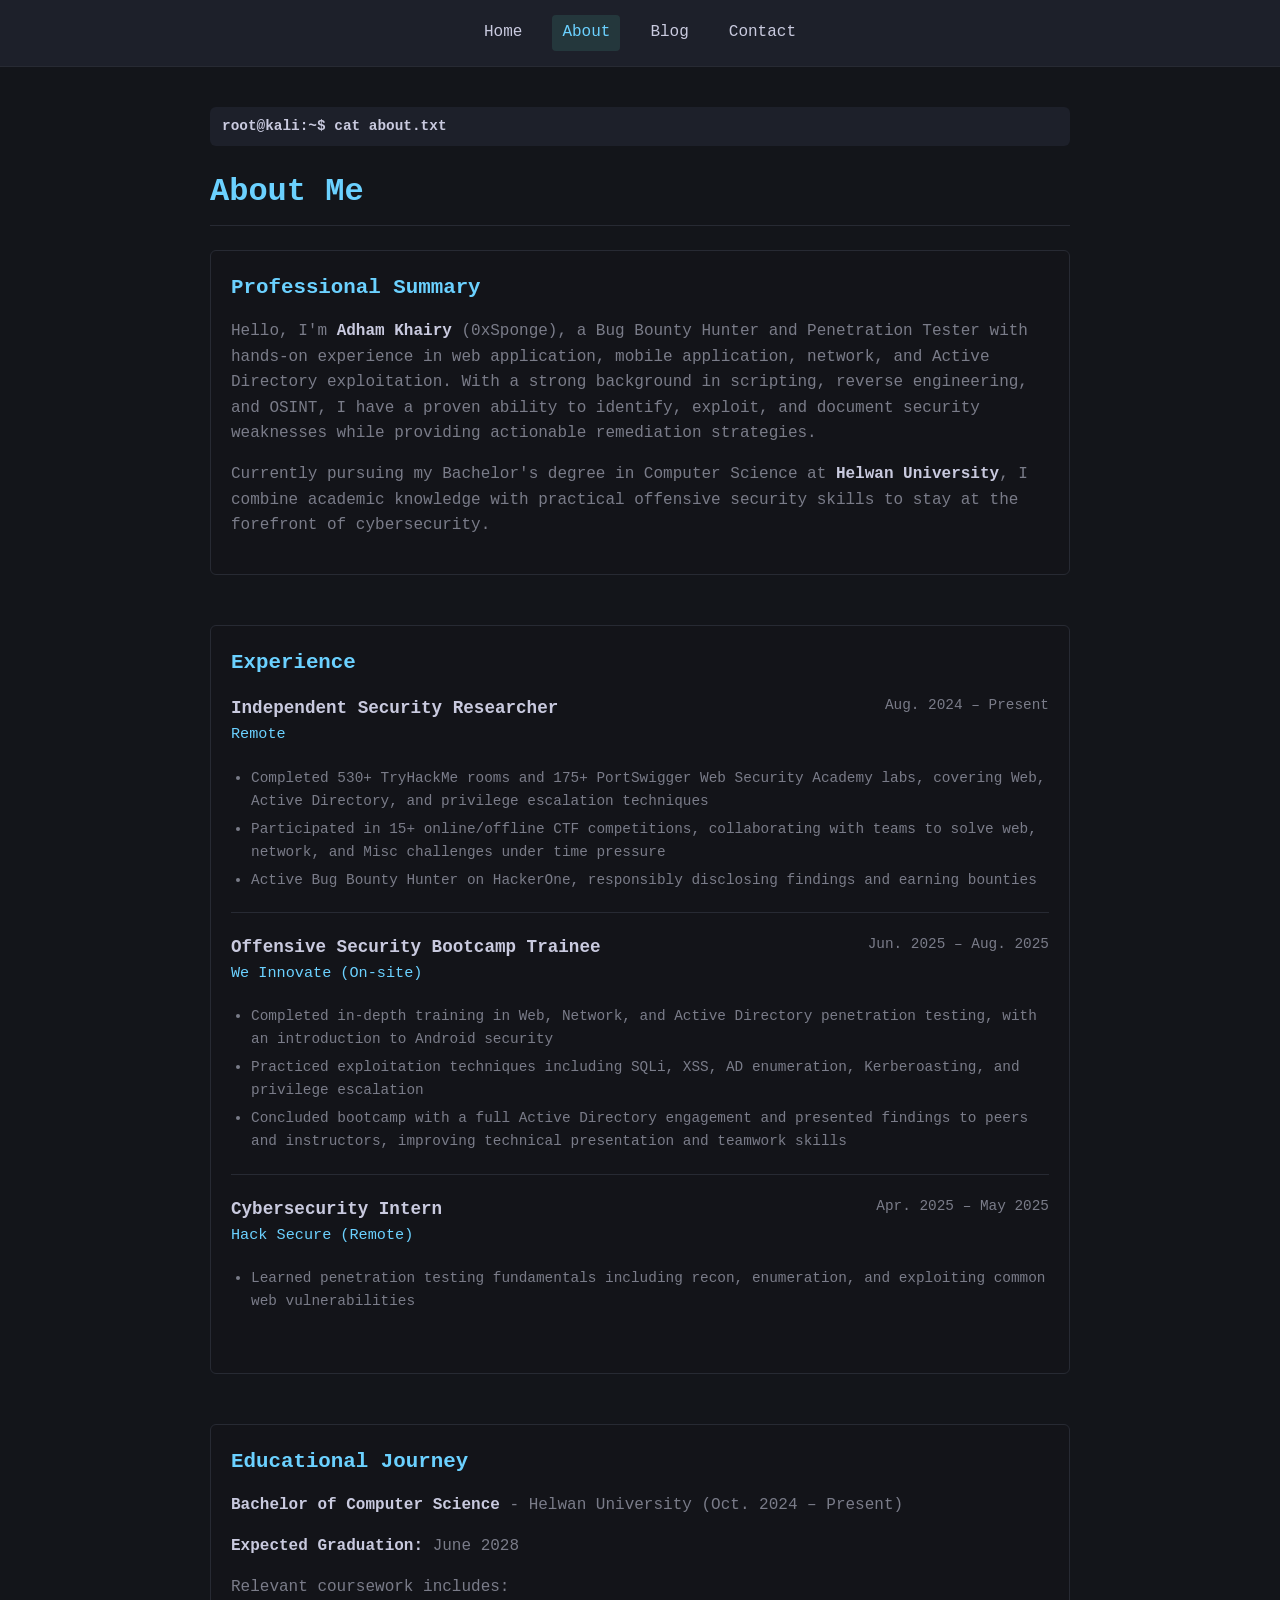
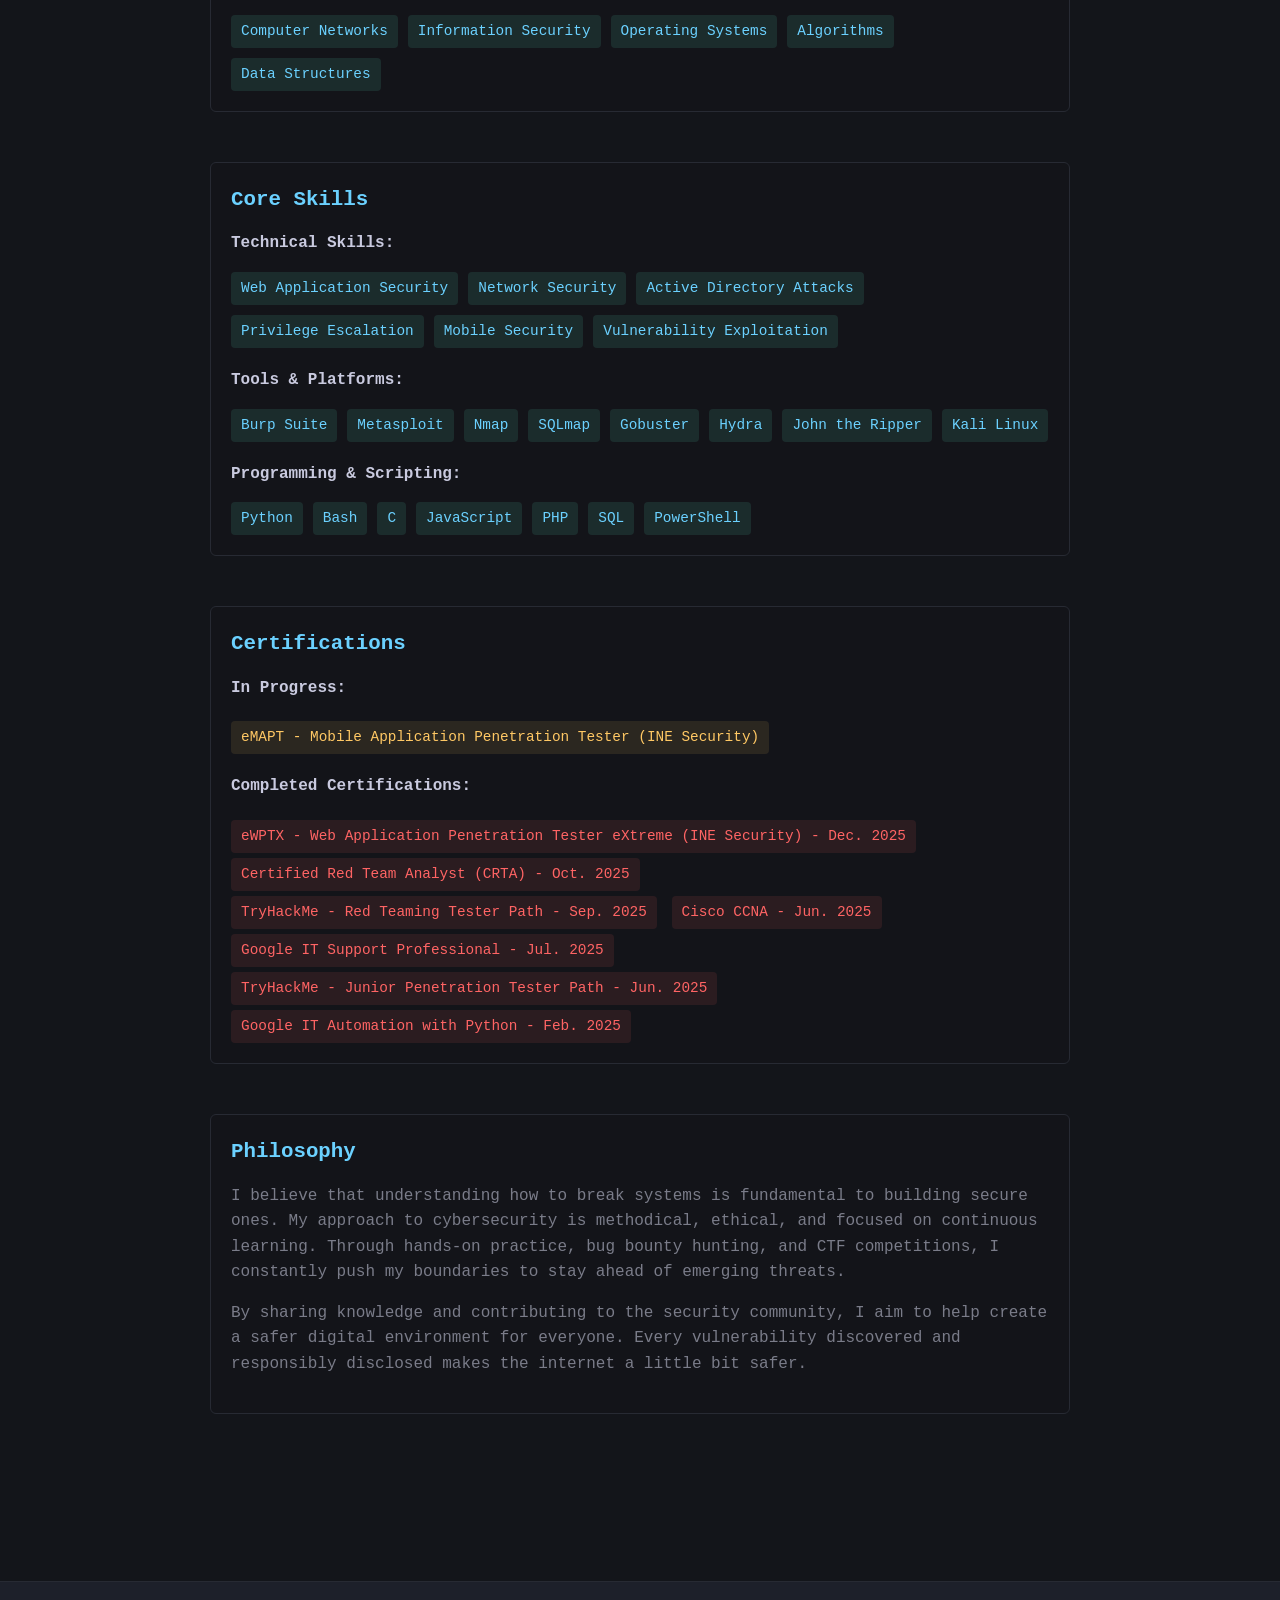
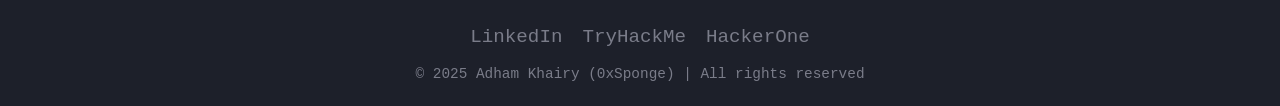
==== about.html @ 23b6a731 "Add certification details to about.html" ====
<!DOCTYPE html>
<html lang="en">
<head>
    <meta charset="UTF-8">
    <meta name="viewport" content="width=device-width, initial-scale=1.0">
    <title>0xSponge</title>
    <style>
        :root {
            --bg-primary: #13151a;
            --bg-secondary: rgba(19, 21, 26, 0.8);
            --text-primary: #c9cadf;
            --text-secondary: #7a7c89;
            --accent: #6bd1ff;
            --border: #272a33;
            --header: #1d202a;
        }

        * {
            margin: 0;
            padding: 0;
            box-sizing: border-box;
            font-family: 'Courier New', monospace;
        }
        
        body {
            background-color: var(--bg-primary);
            color: var(--text-primary);
            min-height: 100vh;
            display: flex;
            flex-direction: column;
            line-height: 1.6;
        }
        
        header {
            background-color: var(--header);
            padding: 15px 20px;
            border-bottom: 1px solid var(--border);
            display: flex;
            justify-content: center;
            align-items: center;
        }
        
        .logo {
            font-size: 1.5rem;
            font-weight: bold;
            color: var(--accent);
        }
        
        .nav-links {
            display: flex;
            gap: 20px;
        }
        
        .nav-link {
            color: var(--text-primary);
            text-decoration: none;
            font-size: 1rem;
            padding: 5px 10px;
            border-radius: 4px;
            transition: all 0.3s ease;
        }
        
        .nav-link:hover, .nav-link.active {
            color: var(--accent);
            background-color: rgba(100, 255, 218, 0.1);
        }
        
        .container {
            flex: 1;
            max-width: 900px;
            margin: 0 auto;
            padding: 40px 20px;
        }
        
        .terminal-header {
            background-color: var(--header);
            color: var(--text-primary);
            padding: 8px 12px;
            font-weight: bold;
            text-align: left;
            margin-bottom: 20px;
            border-radius: 6px;
            font-size: 0.9rem;
        }
        
        .section-title {
            font-size: 2rem;
            margin-bottom: 1.5rem;
            color: var(--accent);
            border-bottom: 1px solid var(--border);
            padding-bottom: 0.5rem;
        }
        
        .bio-container {
            display: flex;
            flex-direction: column;
            gap: 30px;
        }
        
        .bio-section {
            background-color: var(--bg-secondary);
            border: 1px solid var(--border);
            border-radius: 6px;
            padding: 20px;
            margin-bottom: 20px;
        }
        
        .bio-section h3 {
            color: var(--accent);
            margin-bottom: 15px;
            font-size: 1.3rem;
        }
        
        .bio-section p {
            margin-bottom: 15px;
            color: var(--text-secondary);
        }
        
        .bio-section p strong {
            color: var(--text-primary);
        }
        
        .skills-list {
            display: flex;
            flex-wrap: wrap;
            gap: 10px;
            margin-top: 15px;
        }
        
        .skill-badge {
            background-color: rgba(100, 255, 218, 0.1);
            color: var(--accent);
            padding: 5px 10px;
            border-radius: 4px;
            font-size: 0.9rem;
        }
        
        .cert-badge {
            background-color: rgba(255, 100, 100, 0.1);
            color: #ff6464;
            padding: 5px 10px;
            border-radius: 4px;
            font-size: 0.9rem;
            display: inline-block;
            margin-top: 5px;
            margin-right: 5px;
        }

        .cert-badge.in-progress {
            background-color: rgba(255, 200, 100, 0.1);
            color: #ffc864;
        }

        .experience-item {
            margin-bottom: 20px;
            padding-bottom: 15px;
            border-bottom: 1px solid var(--border);
        }

        .experience-item:last-child {
            border-bottom: none;
        }

        .experience-header {
            display: flex;
            justify-content: space-between;
            align-items: flex-start;
            margin-bottom: 10px;
            flex-wrap: wrap;
        }

        .experience-title {
            color: var(--text-primary);
            font-weight: bold;
            font-size: 1.1rem;
        }

        .experience-date {
            color: var(--text-secondary);
            font-size: 0.9rem;
        }

        .experience-company {
            color: var(--accent);
            font-size: 0.95rem;
            margin-bottom: 10px;
        }

        .experience-description {
            color: var(--text-secondary);
            font-size: 0.9rem;
            line-height: 1.6;
        }

        .experience-description ul {
            margin-left: 20px;
            margin-top: 10px;
        }

        .experience-description li {
            margin-bottom: 5px;
        }
        
        .footer {
            text-align: center;
            padding: 20px;
            background-color: var(--header);
            color: var(--text-secondary);
            border-top: 1px solid var(--border);
            font-size: 0.9rem;
        }
        
        .social-icons {
            display: flex;
            justify-content: center;
            gap: 20px;
            margin-top: 20px;
        }
        
        .social-icon {
            color: var(--text-secondary);
            font-size: 1.2rem;
            transition: color 0.3s ease;
            text-decoration: none;
        }
        
        .social-icon:hover {
            color: var(--accent);
        }
        
        .badge-container {
            margin-top: 20px;
            display: flex;
            justify-content: center;
        }
        
        .badge-container iframe {
            display: block;
            width: 328.5px;
            height: 87.5px;
            border: none;
        }
        
        @media (max-width: 768px) {
            .container {
                padding: 20px 15px;
            }
            
            header {
                padding: 12px 15px;
            }
            
            .nav-links {
                flex-wrap: wrap;
                gap: 10px;
                justify-content: center;
            }
            
            .nav-link {
                font-size: 0.9rem;
                padding: 6px 12px;
            }
            
            .section-title {
                font-size: 1.5rem;
            }
            
            .terminal-header {
                font-size: 0.75rem;
                padding: 6px 10px;
            }
            
            .bio-section {
                padding: 15px;
            }
            
            .bio-section h3 {
                font-size: 1.1rem;
            }
            
            .experience-header {
                flex-direction: column;
                gap: 5px;
            }
            
            .experience-title {
                font-size: 1rem;
            }
            
            .skills-list {
                gap: 8px;
            }
            
            .skill-badge, .cert-badge {
                font-size: 0.85rem;
                padding: 4px 8px;
            }
            
            .social-icons {
                flex-wrap: wrap;
                gap: 15px;
            }
            
            .footer {
                padding: 15px;
                font-size: 0.85rem;
            }
        }
        
        @media (max-width: 480px) {
            .section-title {
                font-size: 1.3rem;
            }
            
            .terminal-header {
                font-size: 0.7rem;
                overflow-x: auto;
            }
            
            .bio-section h3 {
                font-size: 1rem;
            }
            
            .bio-section p {
                font-size: 0.9rem;
            }
        }

    </style>
</head>
<body>
    <header>
        <nav class="nav-links">
            <a href="index.html" class="nav-link">Home</a>
            <a href="about.html" class="nav-link active">About</a>
            <a href="blog.html" class="nav-link">Blog</a>
            <a href="contact.html" class="nav-link">Contact</a>
        </nav>
    </header>
    
    <div class="container">
        <div class="terminal-header">
            root@kali:~$ cat about.txt
        </div>
        
        <h2 class="section-title">About Me</h2>
        
        <div class="bio-container">
            <div class="bio-section">
                <h3>Professional Summary</h3>
                <p>Hello, I'm <strong>Adham Khairy</strong> (0xSponge), a Bug Bounty Hunter and Penetration Tester with hands-on experience in web application, mobile application, network, and Active Directory exploitation. With a strong background in scripting, reverse engineering, and OSINT, I have a proven ability to identify, exploit, and document security weaknesses while providing actionable remediation strategies.</p>

                <p>Currently pursuing my Bachelor's degree in Computer Science at <strong>Helwan University</strong>, I combine academic knowledge with practical offensive security skills to stay at the forefront of cybersecurity.</p>
            </div>

            <div class="bio-section">
                <h3>Experience</h3>
                
                <div class="experience-item">
                    <div class="experience-header">
                        <div>
                            <div class="experience-title">Independent Security Researcher</div>
                            <div class="experience-company">Remote</div>
                        </div>
                        <div class="experience-date">Aug. 2024 – Present</div>
                    </div>
                    <div class="experience-description">
                        <ul>
                            <li>Completed 530+ TryHackMe rooms and 175+ PortSwigger Web Security Academy labs, covering Web, Active Directory, and privilege escalation techniques</li>
                            <li>Participated in 15+ online/offline CTF competitions, collaborating with teams to solve web, network, and Misc challenges under time pressure</li>
                            <li>Active Bug Bounty Hunter on HackerOne, responsibly disclosing findings and earning bounties</li>
                        </ul>
                    </div>
                </div>

                <div class="experience-item">
                    <div class="experience-header">
                        <div>
                            <div class="experience-title">Offensive Security Bootcamp Trainee</div>
                            <div class="experience-company">We Innovate (On-site)</div>
                        </div>
                        <div class="experience-date">Jun. 2025 – Aug. 2025</div>
                    </div>
                    <div class="experience-description">
                        <ul>
                            <li>Completed in-depth training in Web, Network, and Active Directory penetration testing, with an introduction to Android security</li>
                            <li>Practiced exploitation techniques including SQLi, XSS, AD enumeration, Kerberoasting, and privilege escalation</li>
                            <li>Concluded bootcamp with a full Active Directory engagement and presented findings to peers and instructors, improving technical presentation and teamwork skills</li>
                        </ul>
                    </div>
                </div>

                <div class="experience-item">
                    <div class="experience-header">
                        <div>
                            <div class="experience-title">Cybersecurity Intern</div>
                            <div class="experience-company">Hack Secure (Remote)</div>
                        </div>
                        <div class="experience-date">Apr. 2025 – May 2025</div>
                    </div>
                    <div class="experience-description">
                        <ul>
                            <li>Learned penetration testing fundamentals including recon, enumeration, and exploiting common web vulnerabilities</li>
                        </ul>
                    </div>
                </div>
            </div>
            
            <div class="bio-section">
                <h3>Educational Journey</h3>
                <p><strong>Bachelor of Computer Science</strong> - Helwan University (Oct. 2024 – Present)</p>
                <p><strong>Expected Graduation:</strong> June 2028</p>
                <p>Relevant coursework includes:</p>
                <div class="skills-list">
                    <span class="skill-badge">Computer Networks</span>
                    <span class="skill-badge">Information Security</span>
                    <span class="skill-badge">Operating Systems</span>
                    <span class="skill-badge">Algorithms</span>
                    <span class="skill-badge">Data Structures</span>
                </div>
            </div>
            
            <div class="bio-section">
                <h3>Core Skills</h3>
                
                <p><strong>Technical Skills:</strong></p>
                <div class="skills-list">
                    <span class="skill-badge">Web Application Security</span>
                    <span class="skill-badge">Network Security</span>
                    <span class="skill-badge">Active Directory Attacks</span>
                    <span class="skill-badge">Privilege Escalation</span>
                    <span class="skill-badge">Mobile Security</span>
                    <span class="skill-badge">Vulnerability Exploitation</span>
                </div>
                
                <p style="margin-top: 20px;"><strong>Tools & Platforms:</strong></p>
                <div class="skills-list">
                    <span class="skill-badge">Burp Suite</span>
                    <span class="skill-badge">Metasploit</span>
                    <span class="skill-badge">Nmap</span>
                    <span class="skill-badge">SQLmap</span>
                    <span class="skill-badge">Gobuster</span>
                    <span class="skill-badge">Hydra</span>
                    <span class="skill-badge">John the Ripper</span>
                    <span class="skill-badge">Kali Linux</span>
                </div>

                <p style="margin-top: 20px;"><strong>Programming & Scripting:</strong></p>
                <div class="skills-list">
                    <span class="skill-badge">Python</span>
                    <span class="skill-badge">Bash</span>
                    <span class="skill-badge">C</span>
                    <span class="skill-badge">JavaScript</span>
                    <span class="skill-badge">PHP</span>
                    <span class="skill-badge">SQL</span>
                    <span class="skill-badge">PowerShell</span>
                </div>
            </div>
            
            <div class="bio-section">
                <h3>Certifications</h3>
                
                <p><strong>In Progress:</strong></p>
                
                <span class="cert-badge in-progress">eMAPT - Mobile Application Penetration Tester (INE Security)</span>
                
                <p style="margin-top: 20px;"><strong>Completed Certifications:</strong></p>
                <span class="cert-badge">eWPTX - Web Application Penetration Tester eXtreme (INE Security) - Dec. 2025</span>
                <span class="cert-badge">Certified Red Team Analyst (CRTA) - Oct. 2025</span>
                <span class="cert-badge">TryHackMe - Red Teaming Tester Path - Sep. 2025</span>
                <span class="cert-badge">Cisco CCNA - Jun. 2025</span>
                <span class="cert-badge">Google IT Support Professional - Jul. 2025</span>
                <span class="cert-badge">TryHackMe - Junior Penetration Tester Path - Jun. 2025</span>
                <span class="cert-badge">Google IT Automation with Python - Feb. 2025</span>
            </div>
            
            <div class="bio-section">
                <h3>Philosophy</h3>
                <p>I believe that understanding how to break systems is fundamental to building secure ones. My approach to cybersecurity is methodical, ethical, and focused on continuous learning. Through hands-on practice, bug bounty hunting, and CTF competitions, I constantly push my boundaries to stay ahead of emerging threats.</p>
                <p>By sharing knowledge and contributing to the security community, I aim to help create a safer digital environment for everyone. Every vulnerability discovered and responsibly disclosed makes the internet a little bit safer.</p>
            </div>
        </div>
        
        <div class="badge-container">
            <iframe src="https://tryhackme.com/api/v2/badges/public-profile?userPublicId=3584664"></iframe>
        </div>
    </div>
    
    <footer class="footer">
        <div class="social-icons">
            <a href="https://www.linkedin.com/in/adham-khairy-985834323/" class="social-icon" target="_blank">
                LinkedIn
            </a>
            <a href="https://tryhackme.com/p/0xAdham" class="social-icon" target="_blank">
                TryHackMe
            </a>
            <a href="https://hackerone.com/0xadham?type=user" class="social-icon" target="_blank">
                HackerOne
            </a>
        </div>
        <p style="margin-top: 10px;">© 2025 Adham Khairy (0xSponge) | All rights reserved</p>
    </footer>
</body>
</html>
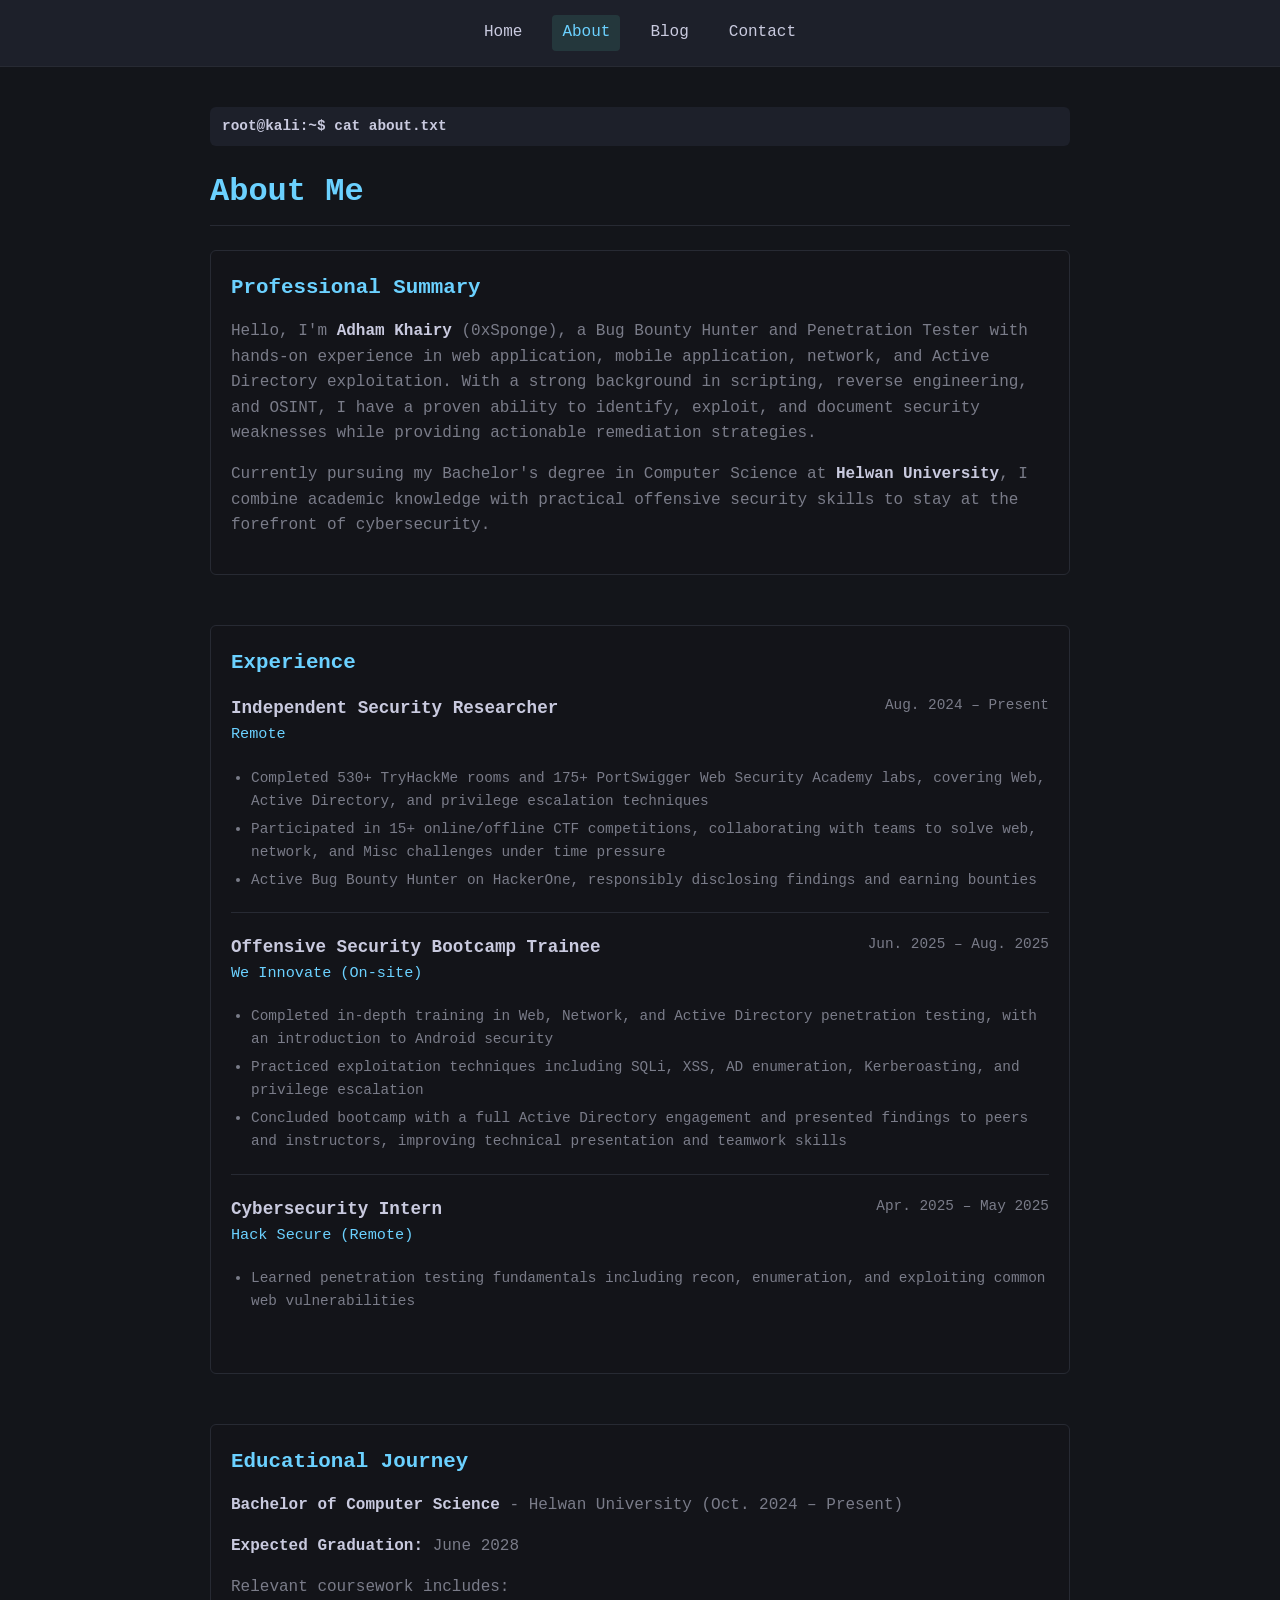
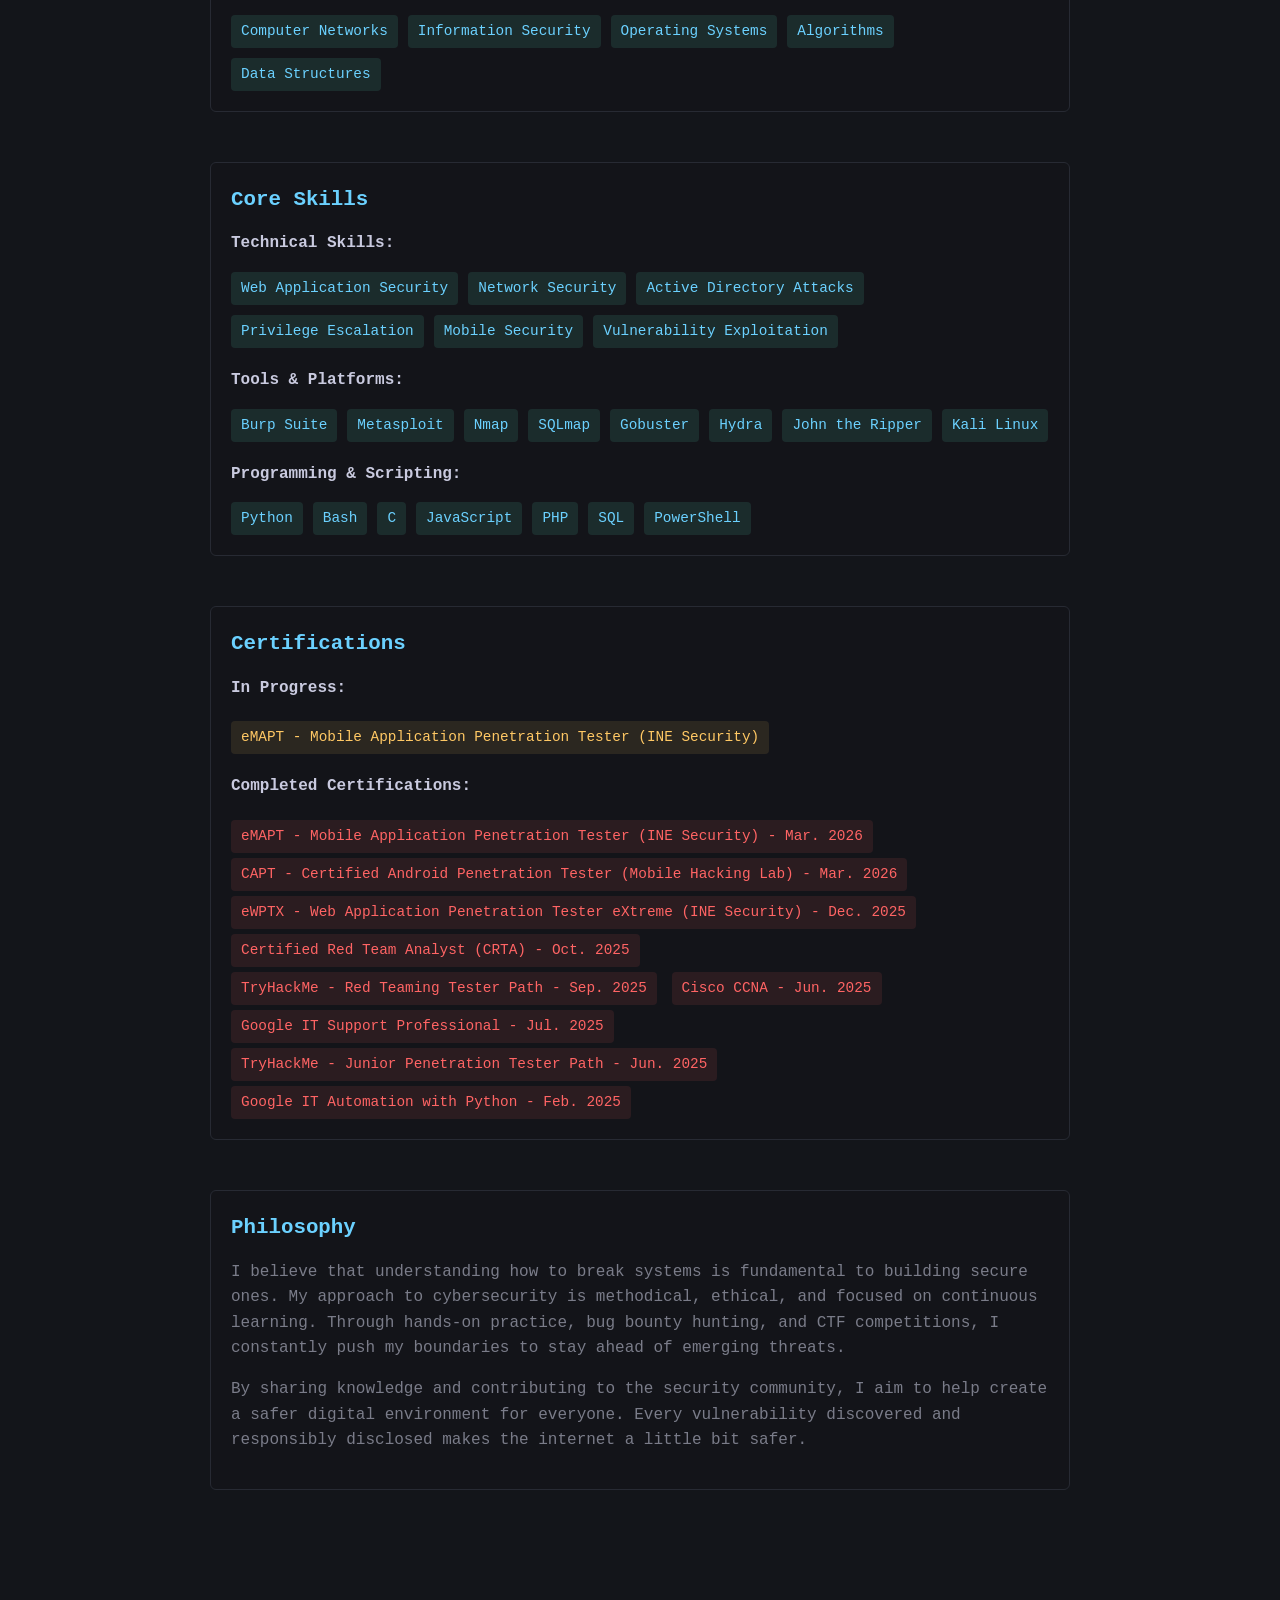
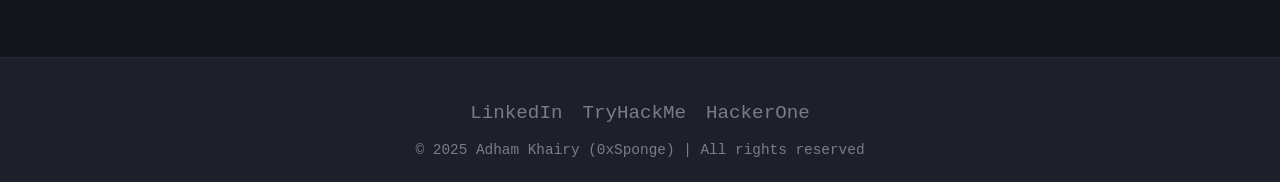
==== commit d7b7153c: "Update certifications in about.html Added new certifications with completion dates." ====
--- a/about.html
+++ b/about.html
@@ -465,6 +465,9 @@
                 <span class="cert-badge in-progress">eMAPT - Mobile Application Penetration Tester (INE Security)</span>
                 
                 <p style="margin-top: 20px;"><strong>Completed Certifications:</strong></p>
+
+                <span class="cert-badge">eMAPT - Mobile Application Penetration Tester (INE Security) - Mar. 2026</span>
+                <span class="cert-badge">CAPT - Certified Android Penetration Tester (Mobile Hacking Lab) - Mar. 2026</span>
                 <span class="cert-badge">eWPTX - Web Application Penetration Tester eXtreme (INE Security) - Dec. 2025</span>
                 <span class="cert-badge">Certified Red Team Analyst (CRTA) - Oct. 2025</span>
                 <span class="cert-badge">TryHackMe - Red Teaming Tester Path - Sep. 2025</span>
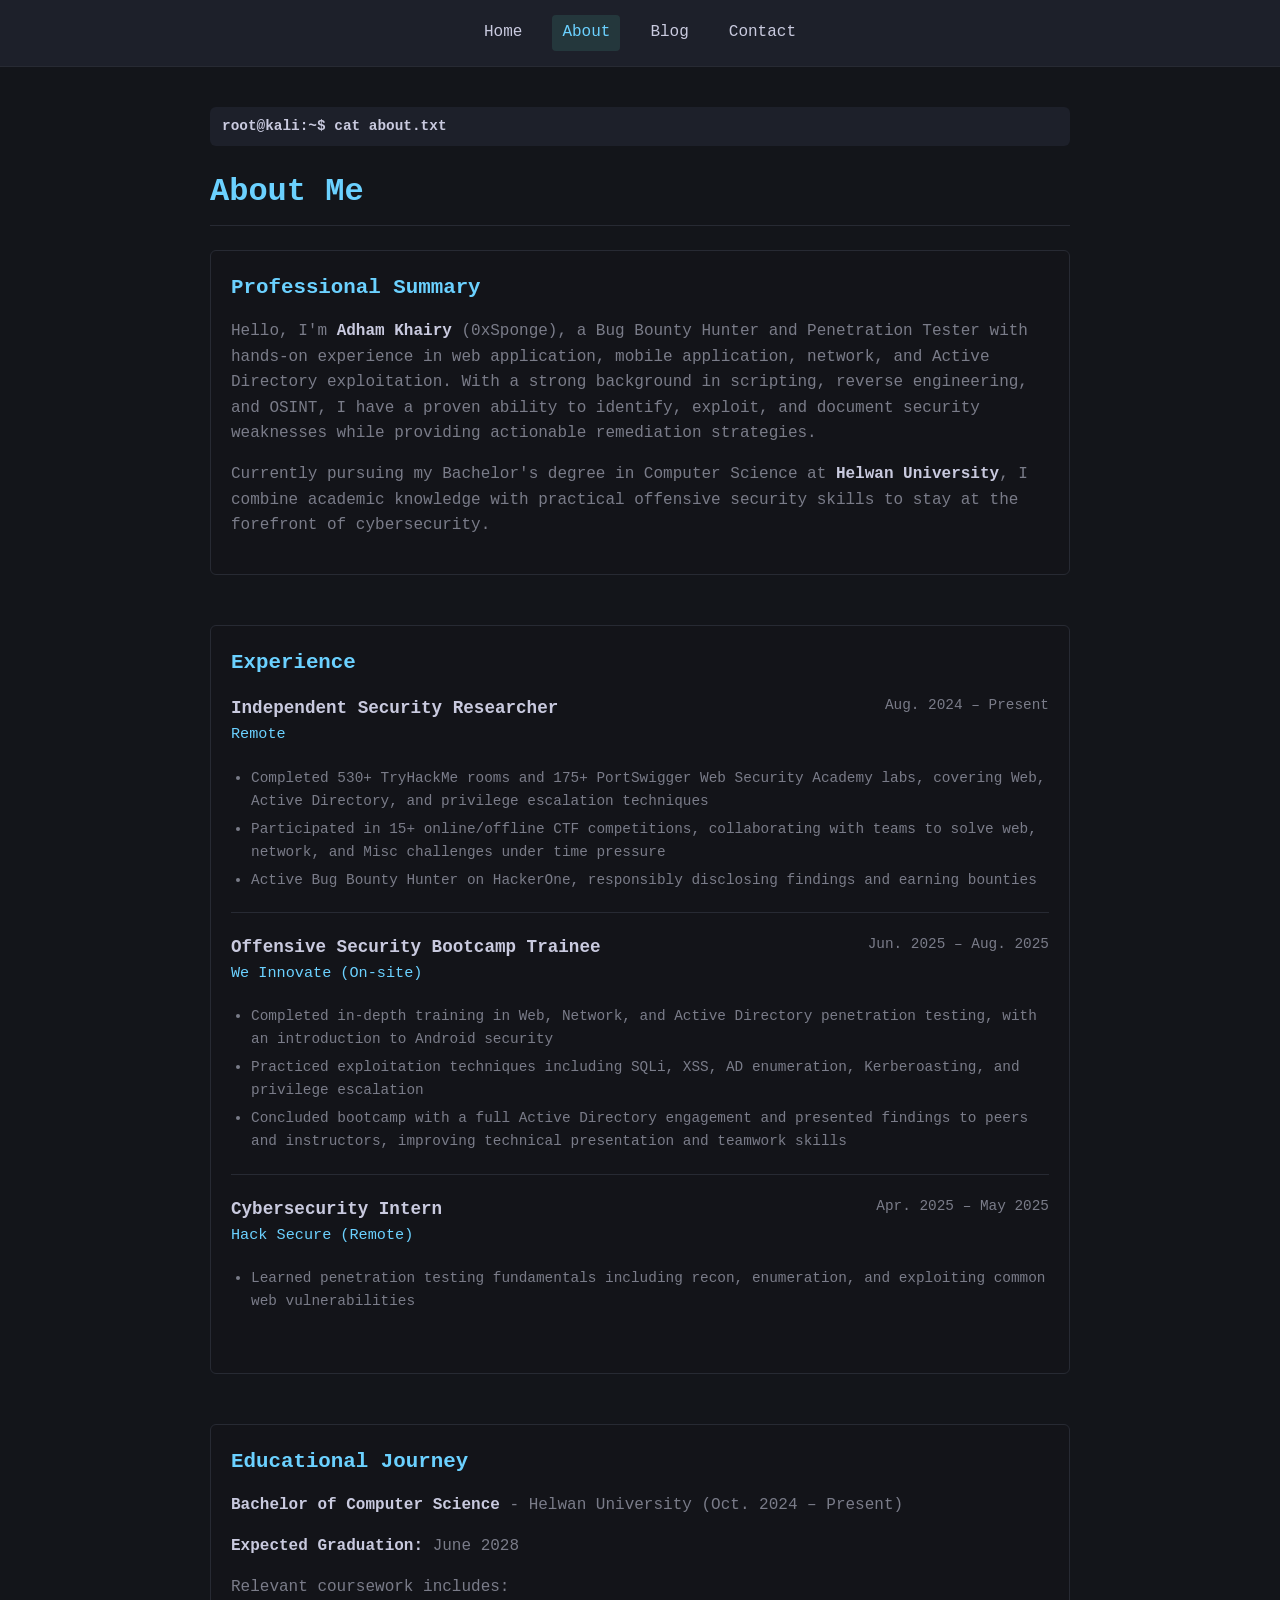
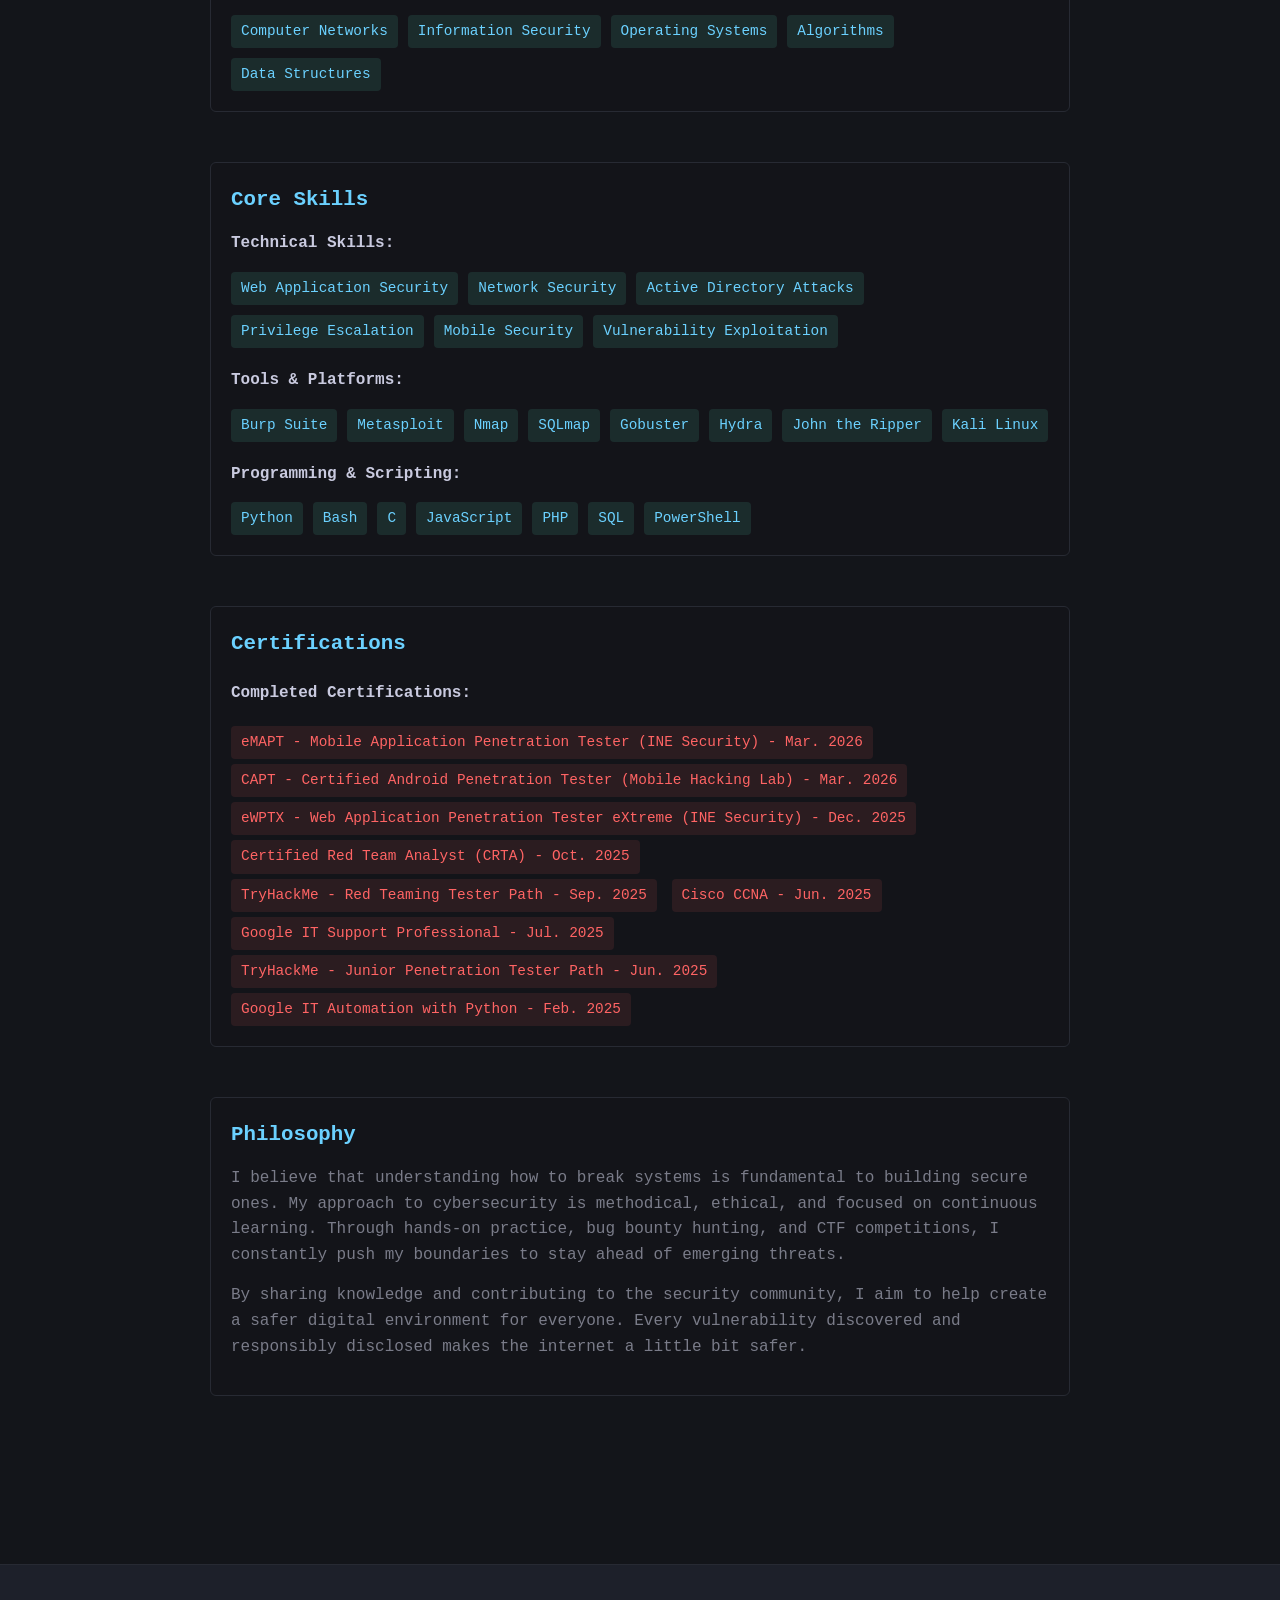
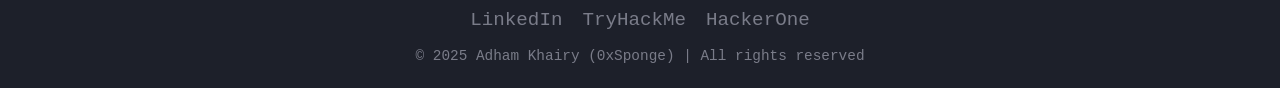
==== commit 3e0d0b7a: "Update certifications section in about.html Removed 'In Progress' section for certifications." ====
--- a/about.html
+++ b/about.html
@@ -460,9 +460,9 @@
             <div class="bio-section">
                 <h3>Certifications</h3>
                 
-                <p><strong>In Progress:</strong></p>
+                <!--<p><strong>In Progress:</strong></p>
                 
-                <span class="cert-badge in-progress">eMAPT - Mobile Application Penetration Tester (INE Security)</span>
+                <span class="cert-badge in-progress">eMAPT - Mobile Application Penetration Tester (INE Security)</span> -->
                 
                 <p style="margin-top: 20px;"><strong>Completed Certifications:</strong></p>
 
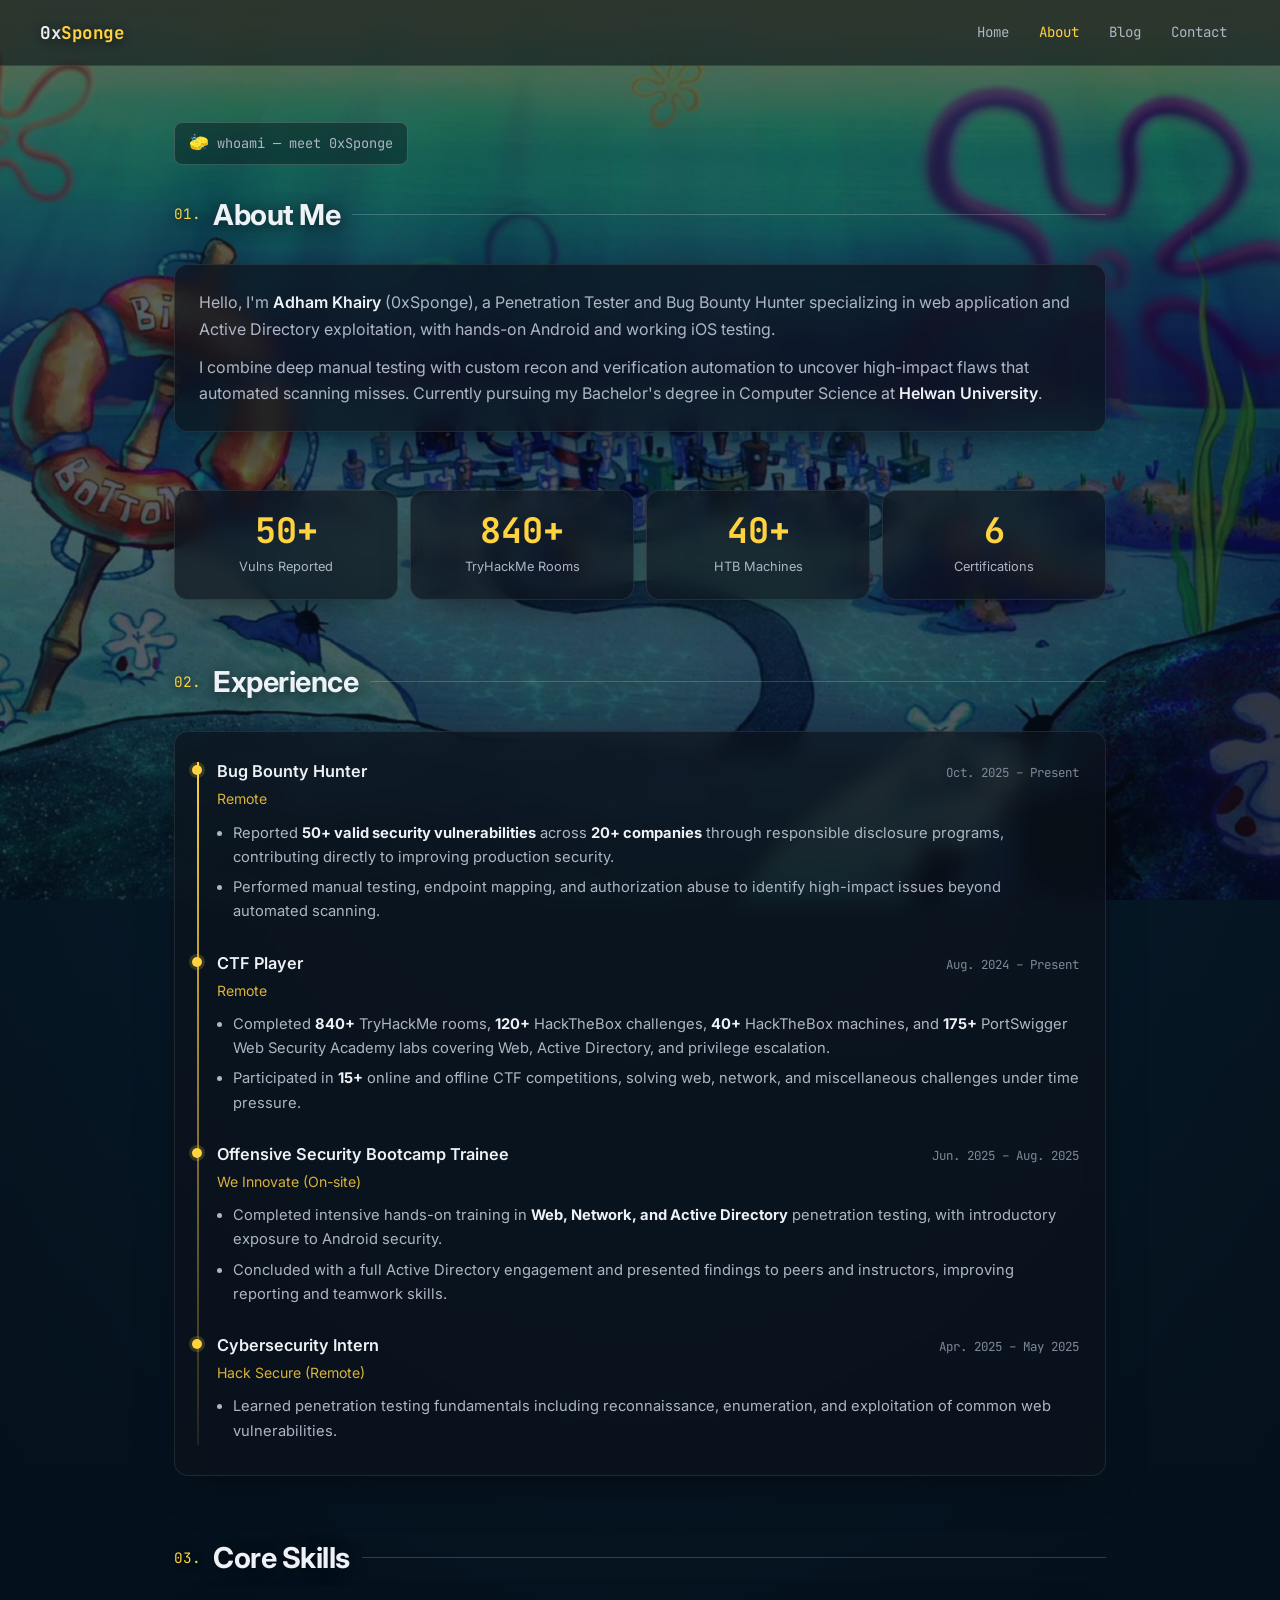
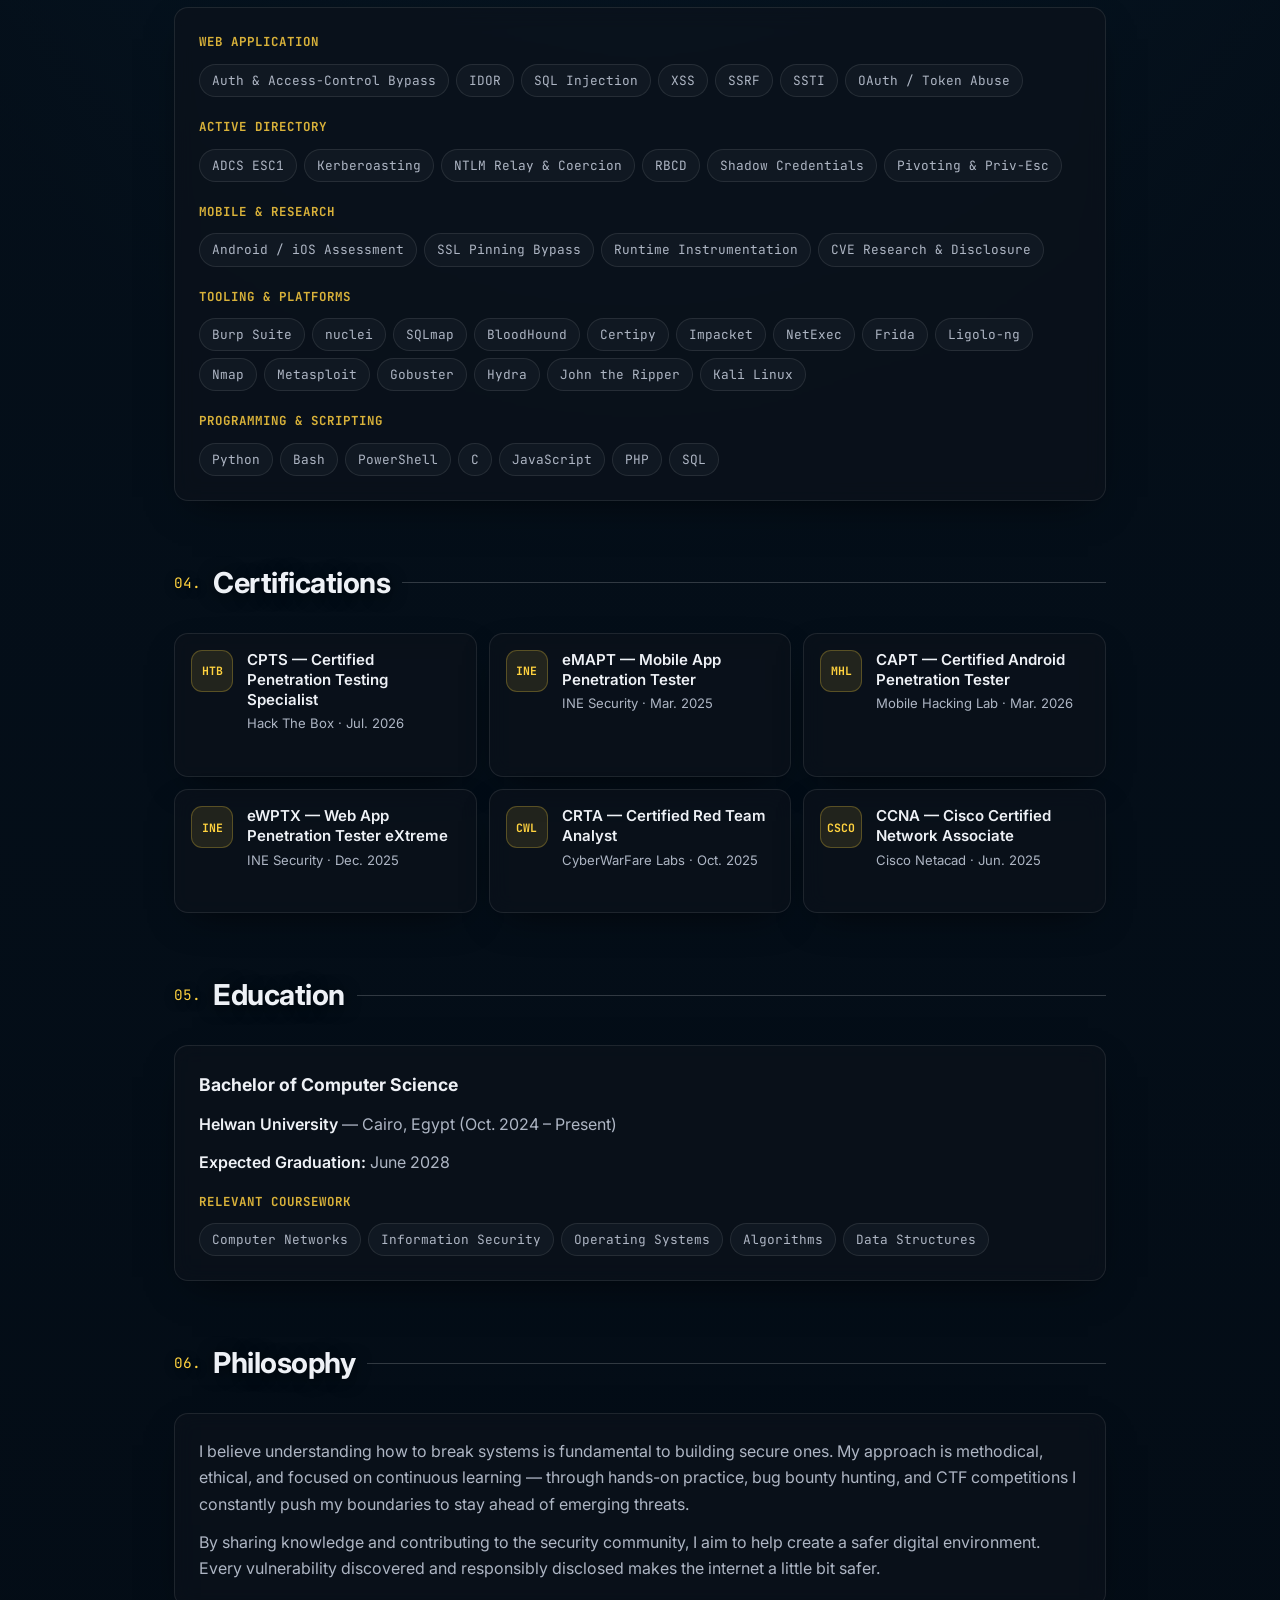
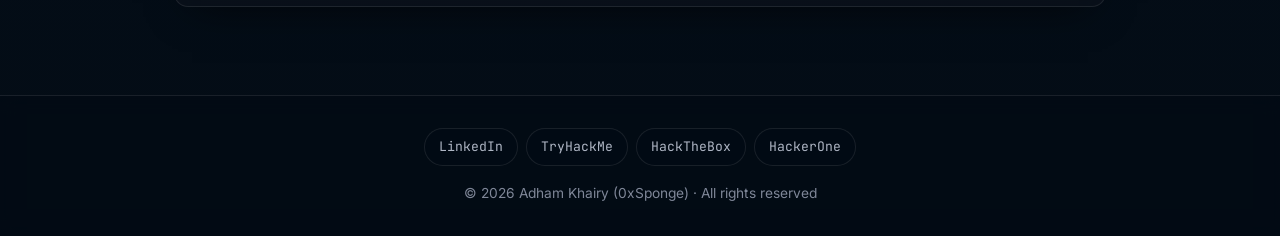
==== commit 7491cc22: "Add files via upload" ====
--- a/about.html
+++ b/about.html
@@ -3,505 +3,231 @@
 <head>
     <meta charset="UTF-8">
     <meta name="viewport" content="width=device-width, initial-scale=1.0">
-    <title>0xSponge</title>
-    <style>
-        :root {
-            --bg-primary: #13151a;
-            --bg-secondary: rgba(19, 21, 26, 0.8);
-            --text-primary: #c9cadf;
-            --text-secondary: #7a7c89;
-            --accent: #6bd1ff;
-            --border: #272a33;
-            --header: #1d202a;
-        }
-
-        * {
-            margin: 0;
-            padding: 0;
-            box-sizing: border-box;
-            font-family: 'Courier New', monospace;
-        }
-        
-        body {
-            background-color: var(--bg-primary);
-            color: var(--text-primary);
-            min-height: 100vh;
-            display: flex;
-            flex-direction: column;
-            line-height: 1.6;
-        }
-        
-        header {
-            background-color: var(--header);
-            padding: 15px 20px;
-            border-bottom: 1px solid var(--border);
-            display: flex;
-            justify-content: center;
-            align-items: center;
-        }
-        
-        .logo {
-            font-size: 1.5rem;
-            font-weight: bold;
-            color: var(--accent);
-        }
-        
-        .nav-links {
-            display: flex;
-            gap: 20px;
-        }
-        
-        .nav-link {
-            color: var(--text-primary);
-            text-decoration: none;
-            font-size: 1rem;
-            padding: 5px 10px;
-            border-radius: 4px;
-            transition: all 0.3s ease;
-        }
-        
-        .nav-link:hover, .nav-link.active {
-            color: var(--accent);
-            background-color: rgba(100, 255, 218, 0.1);
-        }
-        
-        .container {
-            flex: 1;
-            max-width: 900px;
-            margin: 0 auto;
-            padding: 40px 20px;
-        }
-        
-        .terminal-header {
-            background-color: var(--header);
-            color: var(--text-primary);
-            padding: 8px 12px;
-            font-weight: bold;
-            text-align: left;
-            margin-bottom: 20px;
-            border-radius: 6px;
-            font-size: 0.9rem;
-        }
-        
-        .section-title {
-            font-size: 2rem;
-            margin-bottom: 1.5rem;
-            color: var(--accent);
-            border-bottom: 1px solid var(--border);
-            padding-bottom: 0.5rem;
-        }
-        
-        .bio-container {
-            display: flex;
-            flex-direction: column;
-            gap: 30px;
-        }
-        
-        .bio-section {
-            background-color: var(--bg-secondary);
-            border: 1px solid var(--border);
-            border-radius: 6px;
-            padding: 20px;
-            margin-bottom: 20px;
-        }
-        
-        .bio-section h3 {
-            color: var(--accent);
-            margin-bottom: 15px;
-            font-size: 1.3rem;
-        }
-        
-        .bio-section p {
-            margin-bottom: 15px;
-            color: var(--text-secondary);
-        }
-        
-        .bio-section p strong {
-            color: var(--text-primary);
-        }
-        
-        .skills-list {
-            display: flex;
-            flex-wrap: wrap;
-            gap: 10px;
-            margin-top: 15px;
-        }
-        
-        .skill-badge {
-            background-color: rgba(100, 255, 218, 0.1);
-            color: var(--accent);
-            padding: 5px 10px;
-            border-radius: 4px;
-            font-size: 0.9rem;
-        }
-        
-        .cert-badge {
-            background-color: rgba(255, 100, 100, 0.1);
-            color: #ff6464;
-            padding: 5px 10px;
-            border-radius: 4px;
-            font-size: 0.9rem;
-            display: inline-block;
-            margin-top: 5px;
-            margin-right: 5px;
-        }
-
-        .cert-badge.in-progress {
-            background-color: rgba(255, 200, 100, 0.1);
-            color: #ffc864;
-        }
-
-        .experience-item {
-            margin-bottom: 20px;
-            padding-bottom: 15px;
-            border-bottom: 1px solid var(--border);
-        }
-
-        .experience-item:last-child {
-            border-bottom: none;
-        }
-
-        .experience-header {
-            display: flex;
-            justify-content: space-between;
-            align-items: flex-start;
-            margin-bottom: 10px;
-            flex-wrap: wrap;
-        }
-
-        .experience-title {
-            color: var(--text-primary);
-            font-weight: bold;
-            font-size: 1.1rem;
-        }
-
-        .experience-date {
-            color: var(--text-secondary);
-            font-size: 0.9rem;
-        }
-
-        .experience-company {
-            color: var(--accent);
-            font-size: 0.95rem;
-            margin-bottom: 10px;
-        }
-
-        .experience-description {
-            color: var(--text-secondary);
-            font-size: 0.9rem;
-            line-height: 1.6;
-        }
-
-        .experience-description ul {
-            margin-left: 20px;
-            margin-top: 10px;
-        }
-
-        .experience-description li {
-            margin-bottom: 5px;
-        }
-        
-        .footer {
-            text-align: center;
-            padding: 20px;
-            background-color: var(--header);
-            color: var(--text-secondary);
-            border-top: 1px solid var(--border);
-            font-size: 0.9rem;
-        }
-        
-        .social-icons {
-            display: flex;
-            justify-content: center;
-            gap: 20px;
-            margin-top: 20px;
-        }
-        
-        .social-icon {
-            color: var(--text-secondary);
-            font-size: 1.2rem;
-            transition: color 0.3s ease;
-            text-decoration: none;
-        }
-        
-        .social-icon:hover {
-            color: var(--accent);
-        }
-        
-        .badge-container {
-            margin-top: 20px;
-            display: flex;
-            justify-content: center;
-        }
-        
-        .badge-container iframe {
-            display: block;
-            width: 328.5px;
-            height: 87.5px;
-            border: none;
-        }
-        
-        @media (max-width: 768px) {
-            .container {
-                padding: 20px 15px;
-            }
-            
-            header {
-                padding: 12px 15px;
-            }
-            
-            .nav-links {
-                flex-wrap: wrap;
-                gap: 10px;
-                justify-content: center;
-            }
-            
-            .nav-link {
-                font-size: 0.9rem;
-                padding: 6px 12px;
-            }
-            
-            .section-title {
-                font-size: 1.5rem;
-            }
-            
-            .terminal-header {
-                font-size: 0.75rem;
-                padding: 6px 10px;
-            }
-            
-            .bio-section {
-                padding: 15px;
-            }
-            
-            .bio-section h3 {
-                font-size: 1.1rem;
-            }
-            
-            .experience-header {
-                flex-direction: column;
-                gap: 5px;
-            }
-            
-            .experience-title {
-                font-size: 1rem;
-            }
-            
-            .skills-list {
-                gap: 8px;
-            }
-            
-            .skill-badge, .cert-badge {
-                font-size: 0.85rem;
-                padding: 4px 8px;
-            }
-            
-            .social-icons {
-                flex-wrap: wrap;
-                gap: 15px;
-            }
-            
-            .footer {
-                padding: 15px;
-                font-size: 0.85rem;
-            }
-        }
-        
-        @media (max-width: 480px) {
-            .section-title {
-                font-size: 1.3rem;
-            }
-            
-            .terminal-header {
-                font-size: 0.7rem;
-                overflow-x: auto;
-            }
-            
-            .bio-section h3 {
-                font-size: 1rem;
-            }
-            
-            .bio-section p {
-                font-size: 0.9rem;
-            }
-        }
-
-    </style>
+    <title>About — Adham Khairy | 0xSponge</title>
+    <meta name="description" content="Penetration Tester & Bug Bounty Hunter specializing in web application and Active Directory exploitation. Experience, skills, certifications and education.">
+    <meta name="author" content="Adham Khairy">
+    <meta property="og:title" content="About — Adham Khairy (0xSponge)">
+    <meta property="og:description" content="Penetration Tester & Bug Bounty Hunter — web app & Active Directory exploitation.">
+    <meta property="og:type" content="profile">
+    <meta property="og:url" content="https://0xsponge.me/about.html">
+    <meta name="twitter:card" content="summary">
+    <link rel="icon" href="data:image/svg+xml,<svg xmlns='http://www.w3.org/2000/svg' viewBox='0 0 100 100'><text y='.9em' font-size='90'>🧽</text></svg>">
+    <link rel="preconnect" href="https://fonts.googleapis.com">
+    <link rel="preconnect" href="https://fonts.gstatic.com" crossorigin>
+    <link href="https://fonts.googleapis.com/css2?family=Inter:wght@400;500;600;700&family=JetBrains+Mono:wght@400;500;700&display=swap" rel="stylesheet">
+    <link rel="stylesheet" href="style.css">
 </head>
 <body>
-    <header>
-        <nav class="nav-links">
-            <a href="index.html" class="nav-link">Home</a>
-            <a href="about.html" class="nav-link active">About</a>
-            <a href="blog.html" class="nav-link">Blog</a>
-            <a href="contact.html" class="nav-link">Contact</a>
+    <header class="site-header">
+        <a class="brand" href="index.html">0x<span>Sponge</span></a>
+        <nav class="nav">
+            <a href="index.html">Home</a>
+            <a href="about.html" class="active">About</a>
+            <a href="blog.html">Blog</a>
+            <a href="contact.html">Contact</a>
         </nav>
     </header>
-    
-    <div class="container">
-        <div class="terminal-header">
-            root@kali:~$ cat about.txt
+
+    <main>
+        <div class="sign"><span class="emoji">🧽</span> whoami — meet 0xSponge</div>
+
+        <section class="section reveal">
+            <div class="section-head"><span class="idx">01.</span><h2>About Me</h2></div>
+            <div class="card">
+                <p>Hello, I'm <strong>Adham Khairy</strong> (0xSponge), a Penetration Tester and Bug Bounty Hunter specializing in web application and Active Directory exploitation, with hands-on Android and working iOS testing.</p>
+                <p>I combine deep manual testing with custom recon and verification automation to uncover high-impact flaws that automated scanning misses. Currently pursuing my Bachelor's degree in Computer Science at <strong>Helwan University</strong>.</p>
+            </div>
+        </section>
+
+        <section class="section reveal">
+            <div class="stats">
+                <div class="stat"><div class="num" data-count="50" data-suffix="+">0</div><div class="lbl">Vulns Reported</div></div>
+                <div class="stat"><div class="num" data-count="840" data-suffix="+">0</div><div class="lbl">TryHackMe Rooms</div></div>
+                <div class="stat"><div class="num" data-count="40" data-suffix="+">0</div><div class="lbl">HTB Machines</div></div>
+                <div class="stat"><div class="num" data-count="6" data-suffix="">0</div><div class="lbl">Certifications</div></div>
+            </div>
+        </section>
+
+        <section class="section reveal">
+            <div class="section-head"><span class="idx">02.</span><h2>Experience</h2></div>
+            <div class="timeline">
+                <div class="tl-item">
+                    <div class="tl-top">
+                        <div>
+                            <div class="tl-role">Bug Bounty Hunter</div>
+                            <div class="tl-co">Remote</div>
+                        </div>
+                        <div class="tl-date">Oct. 2025 – Present</div>
+                    </div>
+                    <ul>
+                        <li>Reported <strong>50+ valid security vulnerabilities</strong> across <strong>20+ companies</strong> through responsible disclosure programs, contributing directly to improving production security.</li>
+                        <li>Performed manual testing, endpoint mapping, and authorization abuse to identify high-impact issues beyond automated scanning.</li>
+                    </ul>
+                </div>
+
+                <div class="tl-item">
+                    <div class="tl-top">
+                        <div>
+                            <div class="tl-role">CTF Player</div>
+                            <div class="tl-co">Remote</div>
+                        </div>
+                        <div class="tl-date">Aug. 2024 – Present</div>
+                    </div>
+                    <ul>
+                        <li>Completed <strong>840+</strong> TryHackMe rooms, <strong>120+</strong> HackTheBox challenges, <strong>40+</strong> HackTheBox machines, and <strong>175+</strong> PortSwigger Web Security Academy labs covering Web, Active Directory, and privilege escalation.</li>
+                        <li>Participated in <strong>15+</strong> online and offline CTF competitions, solving web, network, and miscellaneous challenges under time pressure.</li>
+                    </ul>
+                </div>
+
+                <div class="tl-item">
+                    <div class="tl-top">
+                        <div>
+                            <div class="tl-role">Offensive Security Bootcamp Trainee</div>
+                            <div class="tl-co">We Innovate (On-site)</div>
+                        </div>
+                        <div class="tl-date">Jun. 2025 – Aug. 2025</div>
+                    </div>
+                    <ul>
+                        <li>Completed intensive hands-on training in <strong>Web, Network, and Active Directory</strong> penetration testing, with introductory exposure to Android security.</li>
+                        <li>Concluded with a full Active Directory engagement and presented findings to peers and instructors, improving reporting and teamwork skills.</li>
+                    </ul>
+                </div>
+
+                <div class="tl-item">
+                    <div class="tl-top">
+                        <div>
+                            <div class="tl-role">Cybersecurity Intern</div>
+                            <div class="tl-co">Hack Secure (Remote)</div>
+                        </div>
+                        <div class="tl-date">Apr. 2025 – May 2025</div>
+                    </div>
+                    <ul>
+                        <li>Learned penetration testing fundamentals including reconnaissance, enumeration, and exploitation of common web vulnerabilities.</li>
+                    </ul>
+                </div>
+            </div>
+        </section>
+
+        <section class="section reveal">
+            <div class="section-head"><span class="idx">03.</span><h2>Core Skills</h2></div>
+            <div class="card">
+                <div class="skill-group">
+                    <h4>Web Application</h4>
+                    <div class="chips">
+                        <span class="chip">Auth &amp; Access-Control Bypass</span>
+                        <span class="chip">IDOR</span>
+                        <span class="chip">SQL Injection</span>
+                        <span class="chip">XSS</span>
+                        <span class="chip">SSRF</span>
+                        <span class="chip">SSTI</span>
+                        <span class="chip">OAuth / Token Abuse</span>
+                    </div>
+                </div>
+                <div class="skill-group">
+                    <h4>Active Directory</h4>
+                    <div class="chips">
+                        <span class="chip">ADCS ESC1</span>
+                        <span class="chip">Kerberoasting</span>
+                        <span class="chip">NTLM Relay &amp; Coercion</span>
+                        <span class="chip">RBCD</span>
+                        <span class="chip">Shadow Credentials</span>
+                        <span class="chip">Pivoting &amp; Priv-Esc</span>
+                    </div>
+                </div>
+                <div class="skill-group">
+                    <h4>Mobile &amp; Research</h4>
+                    <div class="chips">
+                        <span class="chip">Android / iOS Assessment</span>
+                        <span class="chip">SSL Pinning Bypass</span>
+                        <span class="chip">Runtime Instrumentation</span>
+                        <span class="chip">CVE Research &amp; Disclosure</span>
+                    </div>
+                </div>
+                <div class="skill-group">
+                    <h4>Tooling &amp; Platforms</h4>
+                    <div class="chips">
+                        <span class="chip">Burp Suite</span>
+                        <span class="chip">nuclei</span>
+                        <span class="chip">SQLmap</span>
+                        <span class="chip">BloodHound</span>
+                        <span class="chip">Certipy</span>
+                        <span class="chip">Impacket</span>
+                        <span class="chip">NetExec</span>
+                        <span class="chip">Frida</span>
+                        <span class="chip">Ligolo-ng</span>
+                        <span class="chip">Nmap</span>
+                        <span class="chip">Metasploit</span>
+                        <span class="chip">Gobuster</span>
+                        <span class="chip">Hydra</span>
+                        <span class="chip">John the Ripper</span>
+                        <span class="chip">Kali Linux</span>
+                    </div>
+                </div>
+                <div class="skill-group">
+                    <h4>Programming &amp; Scripting</h4>
+                    <div class="chips">
+                        <span class="chip">Python</span>
+                        <span class="chip">Bash</span>
+                        <span class="chip">PowerShell</span>
+                        <span class="chip">C</span>
+                        <span class="chip">JavaScript</span>
+                        <span class="chip">PHP</span>
+                        <span class="chip">SQL</span>
+                    </div>
+                </div>
+            </div>
+        </section>
+
+        <section class="section reveal">
+            <div class="section-head"><span class="idx">04.</span><h2>Certifications</h2></div>
+            <div class="cert-grid">
+                <a class="cert" href="https://www.credly.com/badges/818cff47-5a08-4c5f-b8f8-60055a5fbb63/public_url" target="_blank" rel="noopener"><div class="ic">HTB</div><div><div class="t">CPTS — Certified Penetration Testing Specialist</div><div class="m">Hack The Box · Jul. 2026</div><div class="v">Verify ↗</div></div></a>
+                <a class="cert" href="https://www.credential.net/57c2de52-0dad-4324-aeab-451e9eae8228" target="_blank" rel="noopener"><div class="ic">INE</div><div><div class="t">eMAPT — Mobile App Penetration Tester</div><div class="m">INE Security · Mar. 2025</div><div class="v">Verify ↗</div></div></a>
+                <a class="cert" href="https://credsverse.com/credentials/36116ce9-d815-4f2f-a90c-cfe0577c1036" target="_blank" rel="noopener"><div class="ic">MHL</div><div><div class="t">CAPT — Certified Android Penetration Tester</div><div class="m">Mobile Hacking Lab · Mar. 2026</div><div class="v">Verify ↗</div></div></a>
+                <a class="cert" href="https://www.credential.net/ad3e8ef2-19d2-4d1b-bc02-c2e8390d5510" target="_blank" rel="noopener"><div class="ic">INE</div><div><div class="t">eWPTX — Web App Penetration Tester eXtreme</div><div class="m">INE Security · Dec. 2025</div><div class="v">Verify ↗</div></div></a>
+                <a class="cert" href="https://labs.cyberwarfare.live/credential/achievement/6902602cb92934ef2adb895a" target="_blank" rel="noopener"><div class="ic">CWL</div><div><div class="t">CRTA — Certified Red Team Analyst</div><div class="m">CyberWarFare Labs · Oct. 2025</div><div class="v">Verify ↗</div></div></a>
+                <a class="cert" href="https://www.credly.com/badges/6d32e50c-95d3-460f-b832-674f7d7b16db/public_url" target="_blank" rel="noopener"><div class="ic">CSCO</div><div><div class="t">CCNA — Cisco Certified Network Associate</div><div class="m">Cisco Netacad · Jun. 2025</div><div class="v">Verify ↗</div></div></a>
+            </div>
+        </section>
+
+        <section class="section reveal">
+            <div class="section-head"><span class="idx">05.</span><h2>Education</h2></div>
+            <div class="card">
+                <h3>Bachelor of Computer Science</h3>
+                <p><strong>Helwan University</strong> — Cairo, Egypt (Oct. 2024 – Present)</p>
+                <p><strong>Expected Graduation:</strong> June 2028</p>
+                <div class="skill-group" style="margin-top:16px;">
+                    <h4>Relevant Coursework</h4>
+                    <div class="chips">
+                        <span class="chip">Computer Networks</span>
+                        <span class="chip">Information Security</span>
+                        <span class="chip">Operating Systems</span>
+                        <span class="chip">Algorithms</span>
+                        <span class="chip">Data Structures</span>
+                    </div>
+                </div>
+            </div>
+        </section>
+
+        <section class="section reveal">
+            <div class="section-head"><span class="idx">06.</span><h2>Philosophy</h2></div>
+            <div class="card">
+                <p>I believe understanding how to break systems is fundamental to building secure ones. My approach is methodical, ethical, and focused on continuous learning — through hands-on practice, bug bounty hunting, and CTF competitions I constantly push my boundaries to stay ahead of emerging threats.</p>
+                <p>By sharing knowledge and contributing to the security community, I aim to help create a safer digital environment. Every vulnerability discovered and responsibly disclosed makes the internet a little bit safer.</p>
+            </div>
+        </section>
+    </main>
+
+    <footer class="site-footer">
+        <div class="socials">
+            <a href="https://www.linkedin.com/in/adham-khairy-985834323/" target="_blank" rel="noopener" aria-label="LinkedIn profile">LinkedIn</a>
+            <a href="https://tryhackme.com/p/0xAdham" target="_blank" rel="noopener" aria-label="TryHackMe profile">TryHackMe</a>
+            <a href="https://app.hackthebox.com/users/2482072" target="_blank" rel="noopener" aria-label="Hack The Box profile">HackTheBox</a>
+            <a href="https://hackerone.com/0xadham?type=user" target="_blank" rel="noopener" aria-label="HackerOne profile">HackerOne</a>
         </div>
-        
-        <h2 class="section-title">About Me</h2>
-        
-        <div class="bio-container">
-            <div class="bio-section">
-                <h3>Professional Summary</h3>
-                <p>Hello, I'm <strong>Adham Khairy</strong> (0xSponge), a Bug Bounty Hunter and Penetration Tester with hands-on experience in web application, mobile application, network, and Active Directory exploitation. With a strong background in scripting, reverse engineering, and OSINT, I have a proven ability to identify, exploit, and document security weaknesses while providing actionable remediation strategies.</p>
-
-                <p>Currently pursuing my Bachelor's degree in Computer Science at <strong>Helwan University</strong>, I combine academic knowledge with practical offensive security skills to stay at the forefront of cybersecurity.</p>
-            </div>
-
-            <div class="bio-section">
-                <h3>Experience</h3>
-                
-                <div class="experience-item">
-                    <div class="experience-header">
-                        <div>
-                            <div class="experience-title">Independent Security Researcher</div>
-                            <div class="experience-company">Remote</div>
-                        </div>
-                        <div class="experience-date">Aug. 2024 – Present</div>
-                    </div>
-                    <div class="experience-description">
-                        <ul>
-                            <li>Completed 530+ TryHackMe rooms and 175+ PortSwigger Web Security Academy labs, covering Web, Active Directory, and privilege escalation techniques</li>
-                            <li>Participated in 15+ online/offline CTF competitions, collaborating with teams to solve web, network, and Misc challenges under time pressure</li>
-                            <li>Active Bug Bounty Hunter on HackerOne, responsibly disclosing findings and earning bounties</li>
-                        </ul>
-                    </div>
-                </div>
-
-                <div class="experience-item">
-                    <div class="experience-header">
-                        <div>
-                            <div class="experience-title">Offensive Security Bootcamp Trainee</div>
-                            <div class="experience-company">We Innovate (On-site)</div>
-                        </div>
-                        <div class="experience-date">Jun. 2025 – Aug. 2025</div>
-                    </div>
-                    <div class="experience-description">
-                        <ul>
-                            <li>Completed in-depth training in Web, Network, and Active Directory penetration testing, with an introduction to Android security</li>
-                            <li>Practiced exploitation techniques including SQLi, XSS, AD enumeration, Kerberoasting, and privilege escalation</li>
-                            <li>Concluded bootcamp with a full Active Directory engagement and presented findings to peers and instructors, improving technical presentation and teamwork skills</li>
-                        </ul>
-                    </div>
-                </div>
-
-                <div class="experience-item">
-                    <div class="experience-header">
-                        <div>
-                            <div class="experience-title">Cybersecurity Intern</div>
-                            <div class="experience-company">Hack Secure (Remote)</div>
-                        </div>
-                        <div class="experience-date">Apr. 2025 – May 2025</div>
-                    </div>
-                    <div class="experience-description">
-                        <ul>
-                            <li>Learned penetration testing fundamentals including recon, enumeration, and exploiting common web vulnerabilities</li>
-                        </ul>
-                    </div>
-                </div>
-            </div>
-            
-            <div class="bio-section">
-                <h3>Educational Journey</h3>
-                <p><strong>Bachelor of Computer Science</strong> - Helwan University (Oct. 2024 – Present)</p>
-                <p><strong>Expected Graduation:</strong> June 2028</p>
-                <p>Relevant coursework includes:</p>
-                <div class="skills-list">
-                    <span class="skill-badge">Computer Networks</span>
-                    <span class="skill-badge">Information Security</span>
-                    <span class="skill-badge">Operating Systems</span>
-                    <span class="skill-badge">Algorithms</span>
-                    <span class="skill-badge">Data Structures</span>
-                </div>
-            </div>
-            
-            <div class="bio-section">
-                <h3>Core Skills</h3>
-                
-                <p><strong>Technical Skills:</strong></p>
-                <div class="skills-list">
-                    <span class="skill-badge">Web Application Security</span>
-                    <span class="skill-badge">Network Security</span>
-                    <span class="skill-badge">Active Directory Attacks</span>
-                    <span class="skill-badge">Privilege Escalation</span>
-                    <span class="skill-badge">Mobile Security</span>
-                    <span class="skill-badge">Vulnerability Exploitation</span>
-                </div>
-                
-                <p style="margin-top: 20px;"><strong>Tools & Platforms:</strong></p>
-                <div class="skills-list">
-                    <span class="skill-badge">Burp Suite</span>
-                    <span class="skill-badge">Metasploit</span>
-                    <span class="skill-badge">Nmap</span>
-                    <span class="skill-badge">SQLmap</span>
-                    <span class="skill-badge">Gobuster</span>
-                    <span class="skill-badge">Hydra</span>
-                    <span class="skill-badge">John the Ripper</span>
-                    <span class="skill-badge">Kali Linux</span>
-                </div>
-
-                <p style="margin-top: 20px;"><strong>Programming & Scripting:</strong></p>
-                <div class="skills-list">
-                    <span class="skill-badge">Python</span>
-                    <span class="skill-badge">Bash</span>
-                    <span class="skill-badge">C</span>
-                    <span class="skill-badge">JavaScript</span>
-                    <span class="skill-badge">PHP</span>
-                    <span class="skill-badge">SQL</span>
-                    <span class="skill-badge">PowerShell</span>
-                </div>
-            </div>
-            
-            <div class="bio-section">
-                <h3>Certifications</h3>
-                
-                <!--<p><strong>In Progress:</strong></p>
-                
-                <span class="cert-badge in-progress">eMAPT - Mobile Application Penetration Tester (INE Security)</span> -->
-                
-                <p style="margin-top: 20px;"><strong>Completed Certifications:</strong></p>
-
-                <span class="cert-badge">eMAPT - Mobile Application Penetration Tester (INE Security) - Mar. 2026</span>
-                <span class="cert-badge">CAPT - Certified Android Penetration Tester (Mobile Hacking Lab) - Mar. 2026</span>
-                <span class="cert-badge">eWPTX - Web Application Penetration Tester eXtreme (INE Security) - Dec. 2025</span>
-                <span class="cert-badge">Certified Red Team Analyst (CRTA) - Oct. 2025</span>
-                <span class="cert-badge">TryHackMe - Red Teaming Tester Path - Sep. 2025</span>
-                <span class="cert-badge">Cisco CCNA - Jun. 2025</span>
-                <span class="cert-badge">Google IT Support Professional - Jul. 2025</span>
-                <span class="cert-badge">TryHackMe - Junior Penetration Tester Path - Jun. 2025</span>
-                <span class="cert-badge">Google IT Automation with Python - Feb. 2025</span>
-            </div>
-            
-            <div class="bio-section">
-                <h3>Philosophy</h3>
-                <p>I believe that understanding how to break systems is fundamental to building secure ones. My approach to cybersecurity is methodical, ethical, and focused on continuous learning. Through hands-on practice, bug bounty hunting, and CTF competitions, I constantly push my boundaries to stay ahead of emerging threats.</p>
-                <p>By sharing knowledge and contributing to the security community, I aim to help create a safer digital environment for everyone. Every vulnerability discovered and responsibly disclosed makes the internet a little bit safer.</p>
-            </div>
-        </div>
-        
-        <div class="badge-container">
-            <iframe src="https://tryhackme.com/api/v2/badges/public-profile?userPublicId=3584664"></iframe>
-        </div>
-    </div>
-    
-    <footer class="footer">
-        <div class="social-icons">
-            <a href="https://www.linkedin.com/in/adham-khairy-985834323/" class="social-icon" target="_blank">
-                LinkedIn
-            </a>
-            <a href="https://tryhackme.com/p/0xAdham" class="social-icon" target="_blank">
-                TryHackMe
-            </a>
-            <a href="https://hackerone.com/0xadham?type=user" class="social-icon" target="_blank">
-                HackerOne
-            </a>
-        </div>
-        <p style="margin-top: 10px;">© 2025 Adham Khairy (0xSponge) | All rights reserved</p>
+        <p>© 2026 Adham Khairy (0xSponge) · All rights reserved</p>
     </footer>
+
+    <script src="app.js"></script>
 </body>
 </html>
--- a/style.css
+++ b/style.css
@@ -0,0 +1,513 @@
+/* ============================================================
+   0xSponge — Bikini Bottom photo background + dark glass
+   drop your image at  assets/bikini-bottom.jpg
+   ============================================================ */
+
+:root {
+    --overlay-1: rgba(5, 16, 27, 0.62);
+    --overlay-2: rgba(3, 11, 20, 0.86);
+    --glass:     rgba(13, 19, 27, 0.68);
+    --glass-2:   rgba(20, 28, 38, 0.72);
+    --border:    rgba(255, 255, 255, 0.09);
+    --border-2:  rgba(255, 255, 255, 0.18);
+    --text:      #eef1f6;
+    --muted:     #aeb6c4;
+    --faint:     #7f8798;
+    --accent:    #ffd23f;   /* sponge yellow */
+    --accent-dim:#d9b23a;
+
+    --radius: 14px;
+    --maxw:   980px;
+    --mono:   'JetBrains Mono', ui-monospace, 'Courier New', monospace;
+    --sans:   'Inter', system-ui, -apple-system, sans-serif;
+}
+
+* { margin: 0; padding: 0; box-sizing: border-box; }
+html { scroll-behavior: smooth; }
+
+body {
+    font-family: var(--sans);
+    color: var(--text);
+    line-height: 1.65;
+    min-height: 100vh;
+    display: flex;
+    flex-direction: column;
+    -webkit-font-smoothing: antialiased;
+    overflow-x: hidden;
+
+    /* the real Bikini Bottom photo, darkened for readability */
+    background:
+        linear-gradient(180deg, var(--overlay-1), var(--overlay-2)),
+        url('bikini-bottom.jpg') center center / cover no-repeat fixed,
+        radial-gradient(120% 90% at 50% 0%, #10496b, #061421 70%);
+    background-blend-mode: normal;
+}
+/* fallback tint when the image is missing shows the radial gradient above */
+
+a { color: inherit; }
+::selection { background: var(--accent); color: #0d0e11; }
+
+/* ============================================================
+   HEADER / NAV
+   ============================================================ */
+.site-header {
+    position: sticky;
+    top: 0;
+    z-index: 50;
+    display: flex;
+    align-items: center;
+    justify-content: space-between;
+    gap: 20px;
+    padding: 14px clamp(16px, 5vw, 40px);
+    background: rgba(4, 12, 20, 0.55);
+    backdrop-filter: blur(12px);
+    -webkit-backdrop-filter: blur(12px);
+    border-bottom: 1px solid var(--border);
+}
+.brand {
+    font-family: var(--mono);
+    font-weight: 700;
+    font-size: 1.1rem;
+    letter-spacing: -0.5px;
+    text-decoration: none;
+    color: var(--text);
+    text-shadow: 0 2px 10px rgba(0, 0, 0, 0.6);
+}
+.brand span { color: var(--accent); }
+.nav { display: flex; gap: 4px; }
+.nav a {
+    font-family: var(--mono);
+    color: var(--muted);
+    text-decoration: none;
+    font-size: 0.88rem;
+    padding: 7px 13px;
+    border-radius: 8px;
+    transition: color 0.15s ease, background 0.15s ease;
+}
+.nav a:hover { color: var(--text); background: rgba(255, 255, 255, 0.08); }
+.nav a.active { color: var(--accent); }
+
+/* ============================================================
+   HERO
+   ============================================================ */
+.hero {
+    flex: 1;
+    display: flex;
+    flex-direction: column;
+    align-items: center;
+    justify-content: center;
+    text-align: center;
+    padding: 80px 20px 100px;
+}
+.eyebrow {
+    font-family: var(--mono);
+    font-size: 0.82rem;
+    color: var(--muted);
+    padding: 7px 16px;
+    border: 1px solid var(--border-2);
+    border-radius: 100px;
+    background: rgba(4, 12, 20, 0.4);
+    backdrop-filter: blur(6px);
+    -webkit-backdrop-filter: blur(6px);
+    margin-bottom: 28px;
+}
+.hero h1 {
+    font-size: clamp(2.8rem, 9vw, 5rem);
+    font-weight: 700;
+    letter-spacing: -2px;
+    line-height: 1;
+    margin-bottom: 18px;
+    text-shadow: 0 4px 26px rgba(0, 0, 0, 0.65);
+}
+.hero h1 .grad { color: var(--accent); }
+.type-line {
+    font-family: var(--mono);
+    font-size: clamp(1rem, 3vw, 1.4rem);
+    color: #e6e9f0;
+    min-height: 1.9rem;
+    margin-bottom: 22px;
+    text-shadow: 0 2px 14px rgba(0, 0, 0, 0.7);
+}
+.type-line .cursor {
+    display: inline-block;
+    width: 8px;
+    height: 1.05em;
+    background: var(--accent);
+    margin-left: 2px;
+    vertical-align: text-bottom;
+    animation: blink 1.1s step-end infinite;
+}
+@keyframes blink { 50% { opacity: 0; } }
+
+.hero .sub {
+    color: #dfe4ee;
+    max-width: 560px;
+    font-size: 1.04rem;
+    margin-bottom: 32px;
+    text-shadow: 0 2px 14px rgba(0, 0, 0, 0.7);
+}
+.hero-actions { display: flex; gap: 12px; flex-wrap: wrap; justify-content: center; }
+
+/* ============================================================
+   BUTTONS
+   ============================================================ */
+.btn {
+    display: inline-flex;
+    align-items: center;
+    gap: 8px;
+    padding: 11px 22px;
+    border-radius: 10px;
+    font-family: var(--mono);
+    font-weight: 500;
+    font-size: 0.9rem;
+    text-decoration: none;
+    cursor: pointer;
+    border: 1px solid var(--border-2);
+    transition: border-color 0.15s ease, color 0.15s ease, background 0.15s ease, transform 0.15s ease;
+}
+.btn-primary { background: var(--accent); color: #0d0e11; border-color: var(--accent); font-weight: 600; }
+.btn-primary:hover { background: #ffdd63; border-color: #ffdd63; transform: translateY(-2px); }
+.btn-ghost { background: rgba(4, 12, 20, 0.5); color: var(--text); backdrop-filter: blur(6px); -webkit-backdrop-filter: blur(6px); }
+.btn-ghost:hover { border-color: var(--accent); color: var(--accent); transform: translateY(-2px); }
+
+/* ============================================================
+   LAYOUT / SECTIONS
+   ============================================================ */
+main {
+    flex: 1;
+    width: 100%;
+    max-width: var(--maxw);
+    margin: 0 auto;
+    padding: 56px clamp(16px, 5vw, 24px) 30px;
+}
+.section { margin-bottom: 58px; }
+.section-head {
+    display: flex;
+    align-items: center;
+    gap: 12px;
+    margin-bottom: 26px;
+}
+.section-head .idx {
+    font-family: var(--mono);
+    font-size: 0.9rem;
+    color: var(--accent);
+    text-shadow: 0 2px 10px rgba(0, 0, 0, 0.6);
+}
+.section-head h2 {
+    font-size: clamp(1.5rem, 4vw, 1.8rem);
+    font-weight: 700;
+    letter-spacing: -0.5px;
+    white-space: nowrap;
+    text-shadow: 0 2px 16px rgba(0, 0, 0, 0.65);
+}
+.section-head::after {
+    content: "";
+    flex: 1;
+    height: 1px;
+    background: var(--border-2);
+}
+
+.page-intro { color: var(--muted); max-width: 640px; margin-bottom: 30px; text-shadow: 0 2px 12px rgba(0, 0, 0, 0.6); }
+
+/* ---- small mono sign ---- */
+.sign {
+    display: inline-flex;
+    align-items: center;
+    gap: 8px;
+    font-family: var(--mono);
+    font-size: 0.85rem;
+    color: var(--muted);
+    border: 1px solid var(--border-2);
+    border-radius: 8px;
+    padding: 7px 14px;
+    margin-bottom: 26px;
+    background: rgba(4, 12, 20, 0.4);
+    backdrop-filter: blur(6px);
+    -webkit-backdrop-filter: blur(6px);
+}
+.sign .emoji { font-size: 1rem; }
+
+/* ============================================================
+   GLASS CARD
+   ============================================================ */
+.card {
+    background: var(--glass);
+    border: 1px solid var(--border);
+    border-radius: var(--radius);
+    padding: 24px;
+    backdrop-filter: blur(10px);
+    -webkit-backdrop-filter: blur(10px);
+    box-shadow: 0 14px 40px -18px rgba(0, 0, 0, 0.7);
+    transition: border-color 0.15s ease;
+}
+.card:hover { border-color: var(--border-2); }
+.card h3 { font-size: 1.1rem; margin-bottom: 12px; }
+.card p { color: var(--muted); }
+.card p + p { margin-top: 12px; }
+.card strong { color: var(--text); font-weight: 600; }
+.stack { display: flex; flex-direction: column; gap: 20px; }
+
+/* ============================================================
+   STATS
+   ============================================================ */
+.stats { display: grid; grid-template-columns: repeat(4, 1fr); gap: 12px; }
+.stat {
+    text-align: center;
+    padding: 22px 12px;
+    background: var(--glass);
+    border: 1px solid var(--border);
+    border-radius: var(--radius);
+    backdrop-filter: blur(10px);
+    -webkit-backdrop-filter: blur(10px);
+    box-shadow: 0 14px 40px -18px rgba(0, 0, 0, 0.7);
+    transition: border-color 0.15s ease, transform 0.15s ease;
+}
+.stat:hover { border-color: var(--border-2); transform: translateY(-3px); }
+.stat .num {
+    font-family: var(--mono);
+    font-size: clamp(1.6rem, 5vw, 2.2rem);
+    font-weight: 700;
+    color: var(--accent);
+    line-height: 1;
+}
+.stat .lbl { color: var(--muted); font-size: 0.8rem; margin-top: 8px; }
+
+/* ============================================================
+   TIMELINE
+   ============================================================ */
+.timeline {
+    position: relative;
+    padding: 26px 26px 26px 42px;
+    background: var(--glass);
+    border: 1px solid var(--border);
+    border-radius: var(--radius);
+    backdrop-filter: blur(10px);
+    -webkit-backdrop-filter: blur(10px);
+    box-shadow: 0 14px 40px -18px rgba(0, 0, 0, 0.7);
+}
+.timeline::before {
+    content: "";
+    position: absolute;
+    left: 22px;
+    top: 30px;
+    bottom: 30px;
+    width: 2px;
+    background: linear-gradient(var(--accent), rgba(255, 210, 63, 0.1));
+}
+.tl-item { position: relative; margin-bottom: 26px; }
+.tl-item:last-child { margin-bottom: 0; }
+.tl-item::before {
+    content: "";
+    position: absolute;
+    left: -25px;
+    top: 7px;
+    width: 10px;
+    height: 10px;
+    border-radius: 50%;
+    background: var(--accent);
+    box-shadow: 0 0 0 3px rgba(255, 210, 63, 0.18);
+}
+.tl-top { display: flex; justify-content: space-between; align-items: baseline; flex-wrap: wrap; gap: 6px; }
+.tl-role { font-weight: 600; font-size: 1.02rem; }
+.tl-date { font-family: var(--mono); font-size: 0.78rem; color: var(--faint); }
+.tl-co { color: var(--accent-dim); font-size: 0.88rem; margin-top: 2px; }
+.tl-item ul { margin: 10px 0 0 16px; color: var(--muted); font-size: 0.92rem; }
+.tl-item li { margin-bottom: 6px; }
+.tl-item li strong { color: var(--text); }
+
+/* ============================================================
+   SKILLS / CHIPS
+   ============================================================ */
+.skill-group + .skill-group { margin-top: 20px; }
+.skill-group h4 {
+    font-family: var(--mono);
+    font-size: 0.78rem;
+    text-transform: uppercase;
+    letter-spacing: 1px;
+    color: var(--accent-dim);
+    margin-bottom: 11px;
+}
+.chips { display: flex; flex-wrap: wrap; gap: 7px; }
+.chip {
+    font-family: var(--mono);
+    font-size: 0.8rem;
+    padding: 5px 12px;
+    border-radius: 100px;
+    background: var(--glass-2);
+    border: 1px solid var(--border);
+    color: var(--muted);
+    transition: color 0.15s ease, border-color 0.15s ease;
+}
+.chip:hover { color: var(--accent); border-color: var(--border-2); }
+
+/* ============================================================
+   CERTIFICATIONS
+   ============================================================ */
+.cert-grid { display: grid; grid-template-columns: repeat(auto-fill, minmax(300px, 1fr)); gap: 12px; }
+.cert {
+    display: flex;
+    gap: 14px;
+    align-items: flex-start;
+    padding: 16px;
+    background: var(--glass);
+    border: 1px solid var(--border);
+    border-radius: var(--radius);
+    backdrop-filter: blur(10px);
+    -webkit-backdrop-filter: blur(10px);
+    box-shadow: 0 14px 40px -18px rgba(0, 0, 0, 0.7);
+    transition: border-color 0.15s ease, transform 0.15s ease;
+}
+.cert:hover { border-color: var(--border-2); transform: translateY(-2px); }
+.cert .ic {
+    flex-shrink: 0;
+    width: 42px;
+    height: 42px;
+    border-radius: 11px;
+    display: grid;
+    place-items: center;
+    font-family: var(--mono);
+    font-weight: 700;
+    font-size: 0.72rem;
+    color: var(--accent);
+    background: rgba(255, 210, 63, 0.1);
+    border: 1px solid rgba(255, 210, 63, 0.25);
+}
+a.cert { text-decoration: none; color: inherit; }
+.cert .t { font-weight: 600; font-size: 0.94rem; line-height: 1.35; }
+.cert .m { color: var(--muted); font-size: 0.82rem; margin-top: 3px; }
+.cert .v { font-family: var(--mono); font-size: 0.72rem; color: var(--accent); margin-top: 6px; opacity: 0; transition: opacity 0.15s ease; }
+a.cert:hover .v { opacity: 1; }
+a.cert:hover .ic { background: rgba(255, 210, 63, 0.2); }
+
+/* ============================================================
+   BLOG
+   ============================================================ */
+.blog-grid { display: grid; grid-template-columns: repeat(auto-fill, minmax(300px, 1fr)); gap: 16px; }
+.blog-link { text-decoration: none; color: inherit; }
+.blog-card {
+    background: var(--glass);
+    border: 1px solid var(--border);
+    border-radius: var(--radius);
+    padding: 16px;
+    height: 100%;
+    display: flex;
+    flex-direction: column;
+    backdrop-filter: blur(10px);
+    -webkit-backdrop-filter: blur(10px);
+    box-shadow: 0 14px 40px -18px rgba(0, 0, 0, 0.7);
+    transition: border-color 0.15s ease, transform 0.15s ease;
+}
+.blog-link:hover .blog-card { border-color: var(--border-2); transform: translateY(-3px); }
+.blog-card-thumbnail { width: 100%; height: 160px; object-fit: cover; border-radius: 10px; margin-bottom: 14px; border: 1px solid var(--border); }
+.blog-title { font-size: 1.02rem; font-weight: 600; margin-bottom: 9px; line-height: 1.4; }
+.blog-description {
+    color: var(--muted); font-size: 0.88rem; flex-grow: 1;
+    display: -webkit-box; -webkit-line-clamp: 3; -webkit-box-orient: vertical; overflow: hidden;
+}
+.blog-meta { display: flex; justify-content: space-between; align-items: center; margin-top: 14px; padding-top: 13px; border-top: 1px solid var(--border); gap: 10px; flex-wrap: wrap; }
+.blog-date { font-family: var(--mono); color: var(--faint); font-size: 0.76rem; }
+.blog-tags { display: flex; gap: 5px; flex-wrap: wrap; }
+.blog-tag { font-family: var(--mono); background: var(--glass-2); color: var(--accent-dim); padding: 2px 9px; border-radius: 100px; font-size: 0.7rem; border: 1px solid var(--border); }
+
+/* skeleton */
+.skeleton-card { background: var(--glass); border: 1px solid var(--border); border-radius: var(--radius); padding: 16px; backdrop-filter: blur(10px); -webkit-backdrop-filter: blur(10px); }
+.skeleton-thumb, .skeleton-line {
+    background: linear-gradient(90deg, rgba(255,255,255,0.04) 25%, rgba(255,255,255,0.1) 50%, rgba(255,255,255,0.04) 75%);
+    background-size: 200% 100%;
+    animation: shimmer 1.4s infinite;
+    border-radius: 8px;
+}
+.skeleton-thumb { width: 100%; height: 160px; margin-bottom: 14px; }
+.skeleton-line { height: 12px; margin-bottom: 9px; border-radius: 100px; }
+.skeleton-line.short { width: 55%; }
+.skeleton-line.medium { width: 80%; }
+.skeleton-line.full { width: 100%; }
+@keyframes shimmer { 0% { background-position: -200% 0; } 100% { background-position: 200% 0; } }
+
+.error-state {
+    grid-column: 1 / -1;
+    background: var(--glass);
+    border: 1px solid var(--border);
+    border-radius: var(--radius);
+    padding: 22px;
+    text-align: center;
+    color: var(--muted);
+    backdrop-filter: blur(10px);
+    -webkit-backdrop-filter: blur(10px);
+}
+.error-state code { display: block; margin-top: 8px; font-family: var(--mono); font-size: 0.78rem; color: var(--faint); }
+.error-state a { color: var(--accent); }
+
+/* ============================================================
+   CONTACT
+   ============================================================ */
+.contact-grid { display: grid; grid-template-columns: repeat(auto-fit, minmax(230px, 1fr)); gap: 12px; }
+.contact-card {
+    background: var(--glass);
+    border: 1px solid var(--border);
+    border-radius: var(--radius);
+    padding: 22px;
+    text-align: center;
+    backdrop-filter: blur(10px);
+    -webkit-backdrop-filter: blur(10px);
+    box-shadow: 0 14px 40px -18px rgba(0, 0, 0, 0.7);
+    transition: border-color 0.15s ease, transform 0.15s ease;
+}
+.contact-card:hover { border-color: var(--border-2); transform: translateY(-3px); }
+.contact-card .ic { font-size: 1.7rem; margin-bottom: 10px; }
+.contact-card h3 { font-size: 1.02rem; margin-bottom: 7px; }
+.contact-card a { font-family: var(--mono); font-size: 0.85rem; color: var(--accent); text-decoration: none; word-break: break-word; }
+.contact-card a:hover { text-decoration: underline; }
+.contact-card .note { color: var(--faint); font-size: 0.78rem; margin-top: 7px; }
+
+/* ============================================================
+   FOOTER
+   ============================================================ */
+.site-footer {
+    border-top: 1px solid var(--border);
+    padding: 32px 20px;
+    text-align: center;
+    color: var(--faint);
+    font-size: 0.86rem;
+    background: rgba(3, 11, 20, 0.6);
+    backdrop-filter: blur(10px);
+    -webkit-backdrop-filter: blur(10px);
+}
+.socials { display: flex; gap: 8px; justify-content: center; flex-wrap: wrap; margin-bottom: 16px; }
+.socials a {
+    font-family: var(--mono);
+    font-size: 0.82rem;
+    padding: 7px 14px;
+    border: 1px solid var(--border);
+    border-radius: 100px;
+    color: var(--muted);
+    text-decoration: none;
+    background: rgba(4, 12, 20, 0.4);
+    transition: color 0.15s ease, border-color 0.15s ease;
+}
+.socials a:hover { color: var(--accent); border-color: var(--border-2); }
+.site-footer p { color: var(--faint); }
+
+.badge-row { display: flex; flex-direction: column; justify-content: center; align-items: center; gap: 14px; margin-top: 22px; }
+.badge-row iframe { width: 330px; max-width: 100%; height: 96px; border: none; border-radius: 10px; overflow: hidden; }
+.badge-row img { max-width: 100%; border-radius: 10px; display: block; }
+
+/* ============================================================
+   REVEAL
+   ============================================================ */
+.reveal { opacity: 0; transform: translateY(16px); transition: opacity 0.55s ease, transform 0.55s ease; }
+.reveal.in { opacity: 1; transform: none; }
+@media (prefers-reduced-motion: reduce) {
+    .reveal { opacity: 1; transform: none; transition: none; }
+    html { scroll-behavior: auto; }
+}
+
+/* ============================================================
+   RESPONSIVE
+   ============================================================ */
+@media (max-width: 720px) {
+    .stats { grid-template-columns: repeat(2, 1fr); }
+    .site-header { padding: 12px 16px; }
+    .tl-top { flex-direction: column; }
+    body { background-attachment: scroll; }
+}
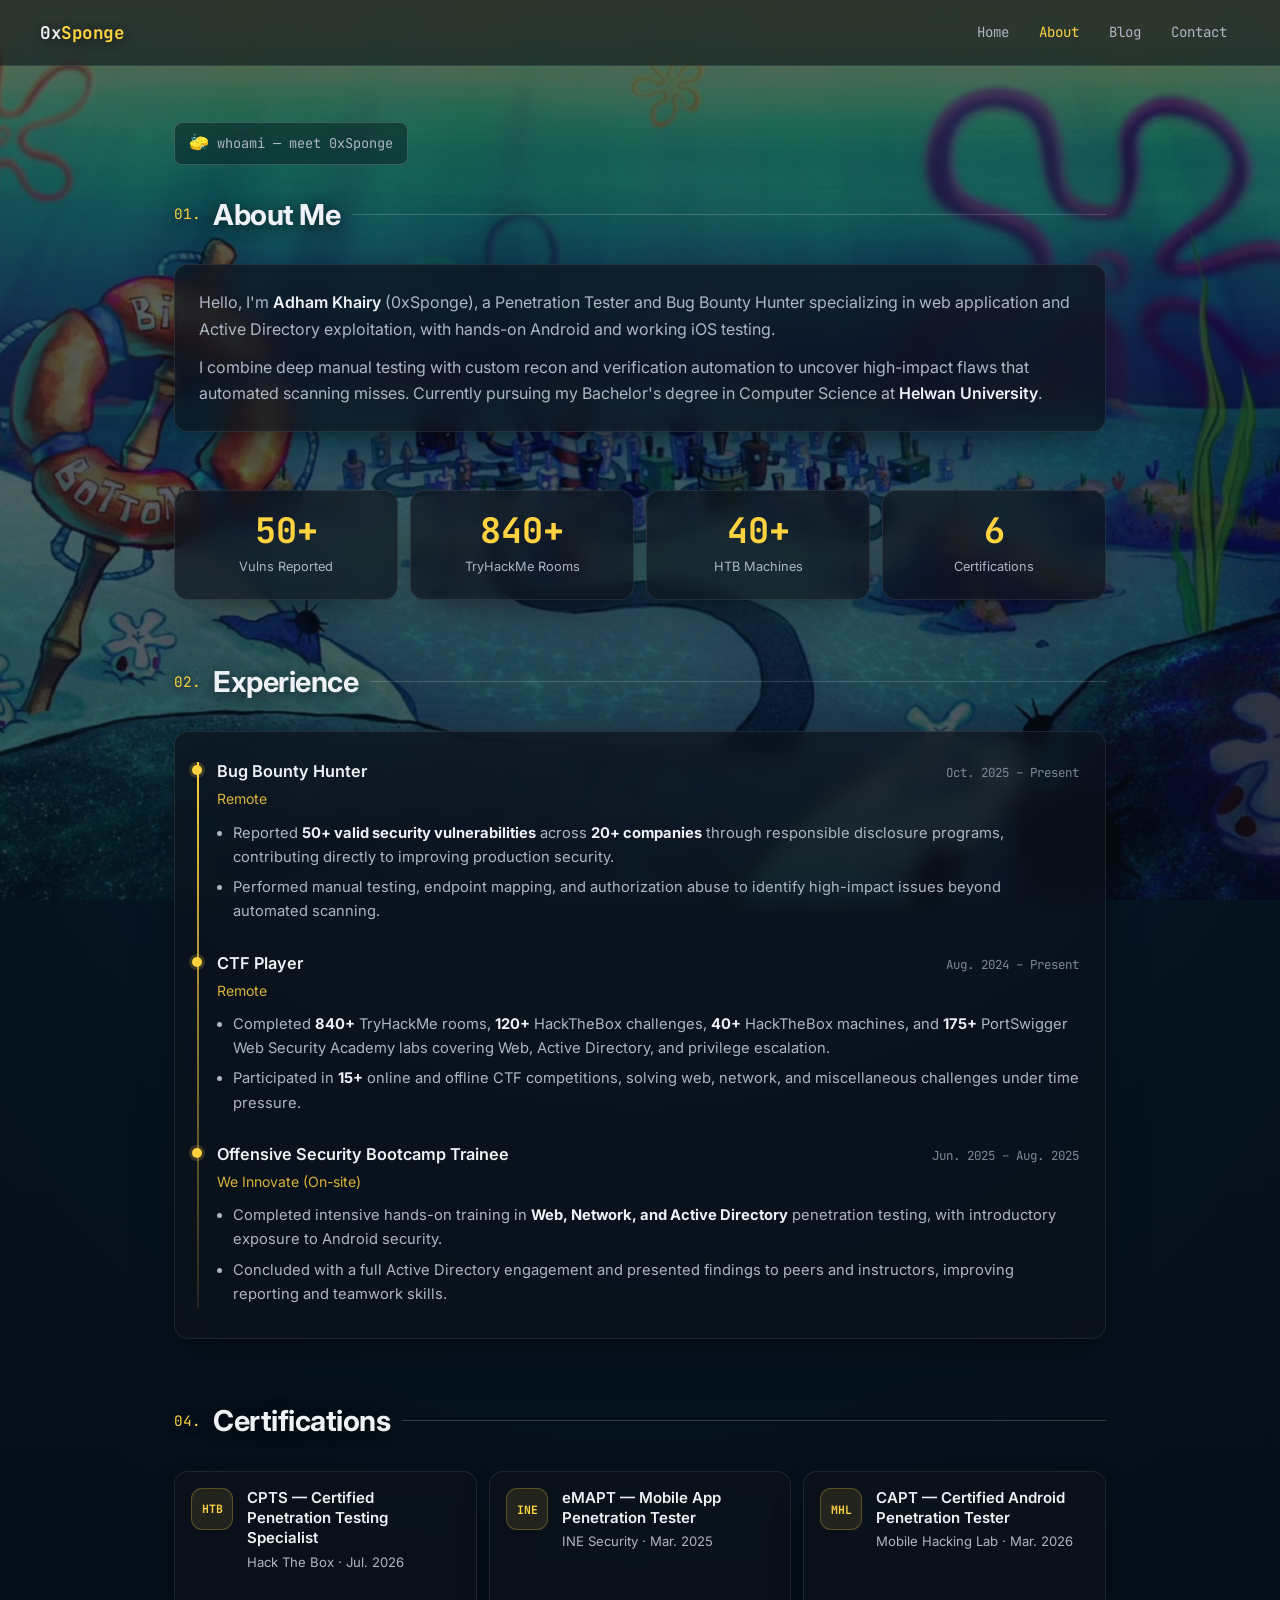
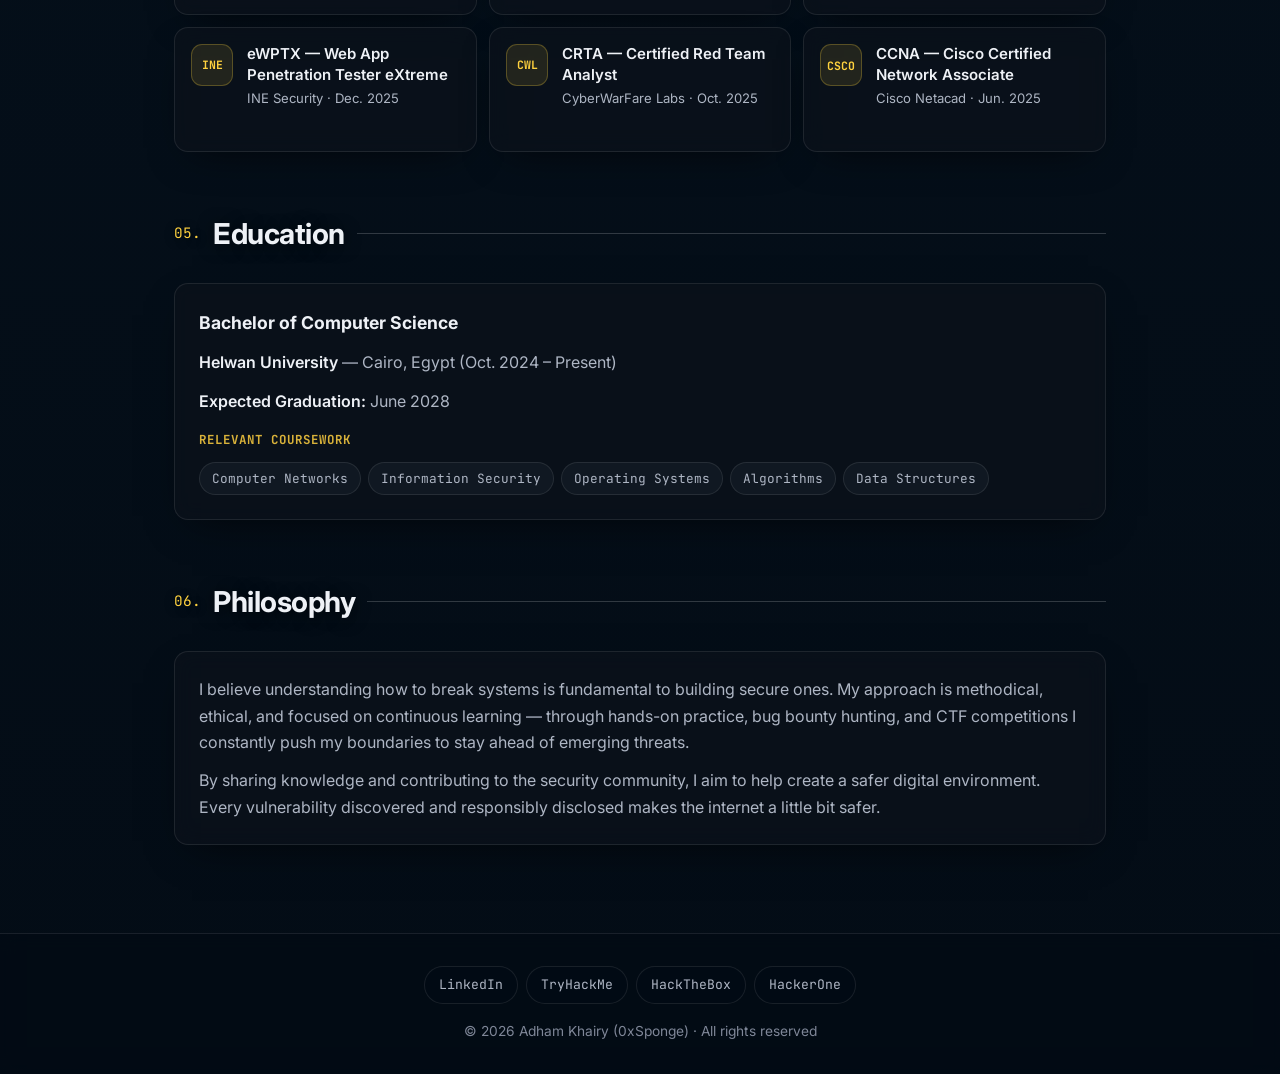
==== commit 17b98f94: "Remove Cybersecurity Intern and core skills sections Removed Cybersecurity Intern section and core s" ====
--- a/about.html
+++ b/about.html
@@ -93,90 +93,8 @@
                     </ul>
                 </div>
 
-                <div class="tl-item">
-                    <div class="tl-top">
-                        <div>
-                            <div class="tl-role">Cybersecurity Intern</div>
-                            <div class="tl-co">Hack Secure (Remote)</div>
-                        </div>
-                        <div class="tl-date">Apr. 2025 – May 2025</div>
-                    </div>
-                    <ul>
-                        <li>Learned penetration testing fundamentals including reconnaissance, enumeration, and exploitation of common web vulnerabilities.</li>
-                    </ul>
-                </div>
-            </div>
         </section>
 
-        <section class="section reveal">
-            <div class="section-head"><span class="idx">03.</span><h2>Core Skills</h2></div>
-            <div class="card">
-                <div class="skill-group">
-                    <h4>Web Application</h4>
-                    <div class="chips">
-                        <span class="chip">Auth &amp; Access-Control Bypass</span>
-                        <span class="chip">IDOR</span>
-                        <span class="chip">SQL Injection</span>
-                        <span class="chip">XSS</span>
-                        <span class="chip">SSRF</span>
-                        <span class="chip">SSTI</span>
-                        <span class="chip">OAuth / Token Abuse</span>
-                    </div>
-                </div>
-                <div class="skill-group">
-                    <h4>Active Directory</h4>
-                    <div class="chips">
-                        <span class="chip">ADCS ESC1</span>
-                        <span class="chip">Kerberoasting</span>
-                        <span class="chip">NTLM Relay &amp; Coercion</span>
-                        <span class="chip">RBCD</span>
-                        <span class="chip">Shadow Credentials</span>
-                        <span class="chip">Pivoting &amp; Priv-Esc</span>
-                    </div>
-                </div>
-                <div class="skill-group">
-                    <h4>Mobile &amp; Research</h4>
-                    <div class="chips">
-                        <span class="chip">Android / iOS Assessment</span>
-                        <span class="chip">SSL Pinning Bypass</span>
-                        <span class="chip">Runtime Instrumentation</span>
-                        <span class="chip">CVE Research &amp; Disclosure</span>
-                    </div>
-                </div>
-                <div class="skill-group">
-                    <h4>Tooling &amp; Platforms</h4>
-                    <div class="chips">
-                        <span class="chip">Burp Suite</span>
-                        <span class="chip">nuclei</span>
-                        <span class="chip">SQLmap</span>
-                        <span class="chip">BloodHound</span>
-                        <span class="chip">Certipy</span>
-                        <span class="chip">Impacket</span>
-                        <span class="chip">NetExec</span>
-                        <span class="chip">Frida</span>
-                        <span class="chip">Ligolo-ng</span>
-                        <span class="chip">Nmap</span>
-                        <span class="chip">Metasploit</span>
-                        <span class="chip">Gobuster</span>
-                        <span class="chip">Hydra</span>
-                        <span class="chip">John the Ripper</span>
-                        <span class="chip">Kali Linux</span>
-                    </div>
-                </div>
-                <div class="skill-group">
-                    <h4>Programming &amp; Scripting</h4>
-                    <div class="chips">
-                        <span class="chip">Python</span>
-                        <span class="chip">Bash</span>
-                        <span class="chip">PowerShell</span>
-                        <span class="chip">C</span>
-                        <span class="chip">JavaScript</span>
-                        <span class="chip">PHP</span>
-                        <span class="chip">SQL</span>
-                    </div>
-                </div>
-            </div>
-        </section>
 
         <section class="section reveal">
             <div class="section-head"><span class="idx">04.</span><h2>Certifications</h2></div>
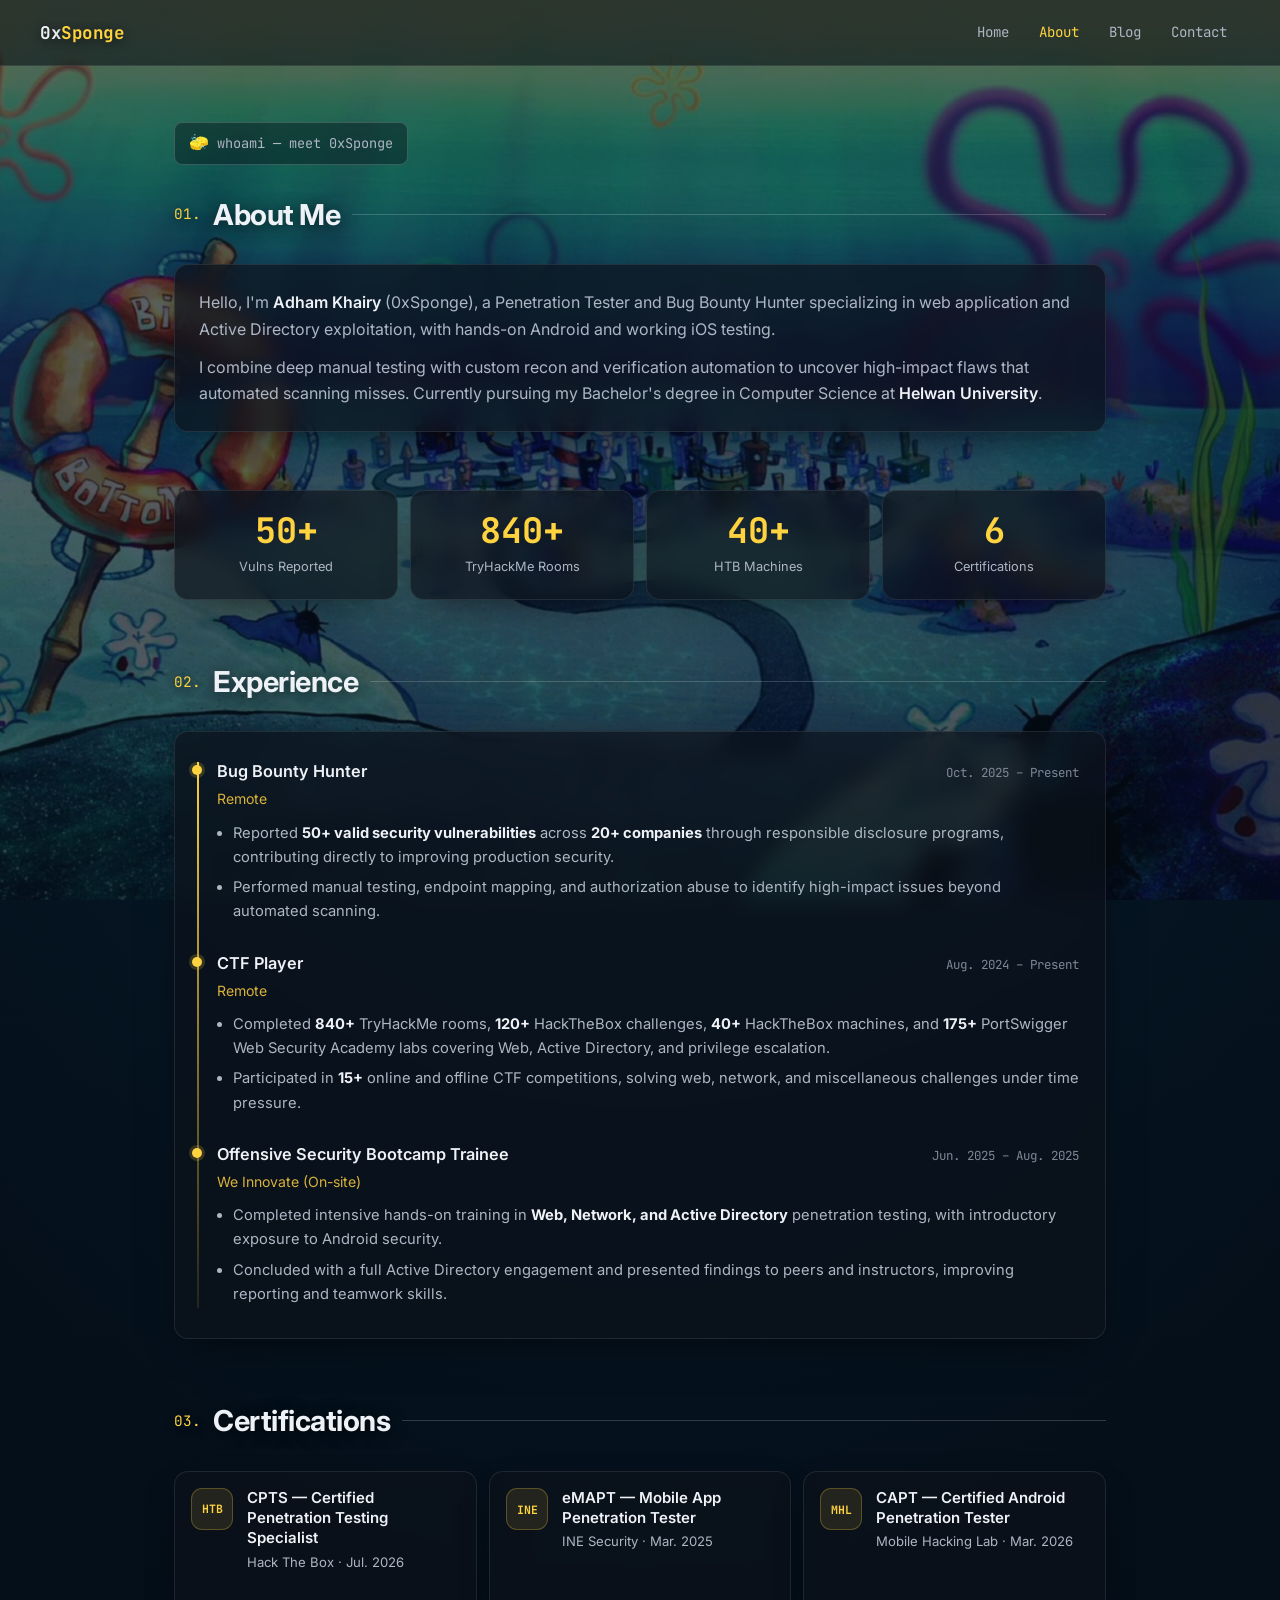
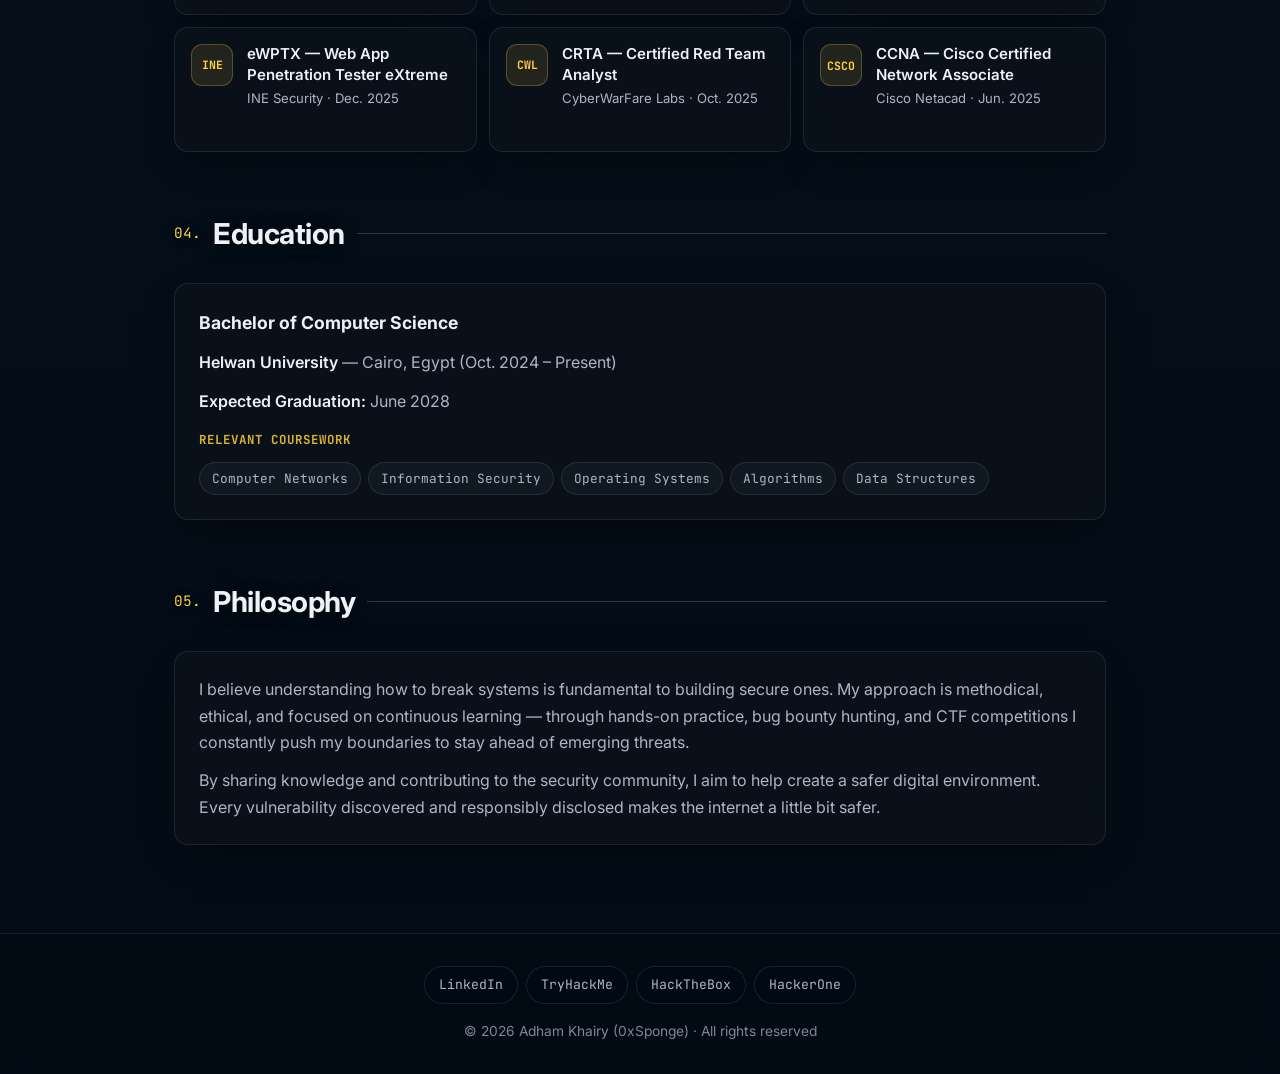
==== commit c3bf21dc: "fix: broken links, markup nesting, oversized background - contact: Discord "0xspongee" was an <a hre" ====
--- a/about.html
+++ b/about.html
@@ -92,12 +92,11 @@
                         <li>Concluded with a full Active Directory engagement and presented findings to peers and instructors, improving reporting and teamwork skills.</li>
                     </ul>
                 </div>
-
+            </div>
         </section>
 
-
         <section class="section reveal">
-            <div class="section-head"><span class="idx">04.</span><h2>Certifications</h2></div>
+            <div class="section-head"><span class="idx">03.</span><h2>Certifications</h2></div>
             <div class="cert-grid">
                 <a class="cert" href="https://www.credly.com/badges/818cff47-5a08-4c5f-b8f8-60055a5fbb63/public_url" target="_blank" rel="noopener"><div class="ic">HTB</div><div><div class="t">CPTS — Certified Penetration Testing Specialist</div><div class="m">Hack The Box · Jul. 2026</div><div class="v">Verify ↗</div></div></a>
                 <a class="cert" href="https://www.credential.net/57c2de52-0dad-4324-aeab-451e9eae8228" target="_blank" rel="noopener"><div class="ic">INE</div><div><div class="t">eMAPT — Mobile App Penetration Tester</div><div class="m">INE Security · Mar. 2025</div><div class="v">Verify ↗</div></div></a>
@@ -109,7 +108,7 @@
         </section>
 
         <section class="section reveal">
-            <div class="section-head"><span class="idx">05.</span><h2>Education</h2></div>
+            <div class="section-head"><span class="idx">04.</span><h2>Education</h2></div>
             <div class="card">
                 <h3>Bachelor of Computer Science</h3>
                 <p><strong>Helwan University</strong> — Cairo, Egypt (Oct. 2024 – Present)</p>
@@ -128,7 +127,7 @@
         </section>
 
         <section class="section reveal">
-            <div class="section-head"><span class="idx">06.</span><h2>Philosophy</h2></div>
+            <div class="section-head"><span class="idx">05.</span><h2>Philosophy</h2></div>
             <div class="card">
                 <p>I believe understanding how to break systems is fundamental to building secure ones. My approach is methodical, ethical, and focused on continuous learning — through hands-on practice, bug bounty hunting, and CTF competitions I constantly push my boundaries to stay ahead of emerging threats.</p>
                 <p>By sharing knowledge and contributing to the security community, I aim to help create a safer digital environment. Every vulnerability discovered and responsibly disclosed makes the internet a little bit safer.</p>
@@ -138,7 +137,7 @@
 
     <footer class="site-footer">
         <div class="socials">
-            <a href="https://www.linkedin.com/in/adham-khairy-985834323/" target="_blank" rel="noopener" aria-label="LinkedIn profile">LinkedIn</a>
+            <a href="https://www.linkedin.com/in/0xsponge/" target="_blank" rel="noopener" aria-label="LinkedIn profile">LinkedIn</a>
             <a href="https://tryhackme.com/p/0xAdham" target="_blank" rel="noopener" aria-label="TryHackMe profile">TryHackMe</a>
             <a href="https://app.hackthebox.com/users/2482072" target="_blank" rel="noopener" aria-label="Hack The Box profile">HackTheBox</a>
             <a href="https://hackerone.com/0xadham?type=user" target="_blank" rel="noopener" aria-label="HackerOne profile">HackerOne</a>
--- a/style.css
+++ b/style.css
@@ -1,6 +1,6 @@
 /* ============================================================
    0xSponge — Bikini Bottom photo background + dark glass
-   drop your image at  assets/bikini-bottom.jpg
+   background photo lives at repo root: bikini-bottom.jpg
    ============================================================ */
 
 :root {
@@ -456,7 +456,9 @@
 .contact-card:hover { border-color: var(--border-2); transform: translateY(-3px); }
 .contact-card .ic { font-size: 1.7rem; margin-bottom: 10px; }
 .contact-card h3 { font-size: 1.02rem; margin-bottom: 7px; }
-.contact-card a { font-family: var(--mono); font-size: 0.85rem; color: var(--accent); text-decoration: none; word-break: break-word; }
+.contact-card a,
+.contact-card .handle { font-family: var(--mono); font-size: 0.85rem; color: var(--accent); text-decoration: none; word-break: break-word; }
+.contact-card .handle { display: inline-block; cursor: text; -webkit-user-select: all; user-select: all; }
 .contact-card a:hover { text-decoration: underline; }
 .contact-card .note { color: var(--faint); font-size: 0.78rem; margin-top: 7px; }
 
@@ -506,6 +508,9 @@
    RESPONSIVE
    ============================================================ */
 @media (max-width: 720px) {
+    /* fixed attachment janks on iOS/Android; let it scroll instead */
+    body { background-attachment: scroll, scroll, scroll; }
+
     .stats { grid-template-columns: repeat(2, 1fr); }
     .site-header { padding: 12px 16px; }
     .tl-top { flex-direction: column; }
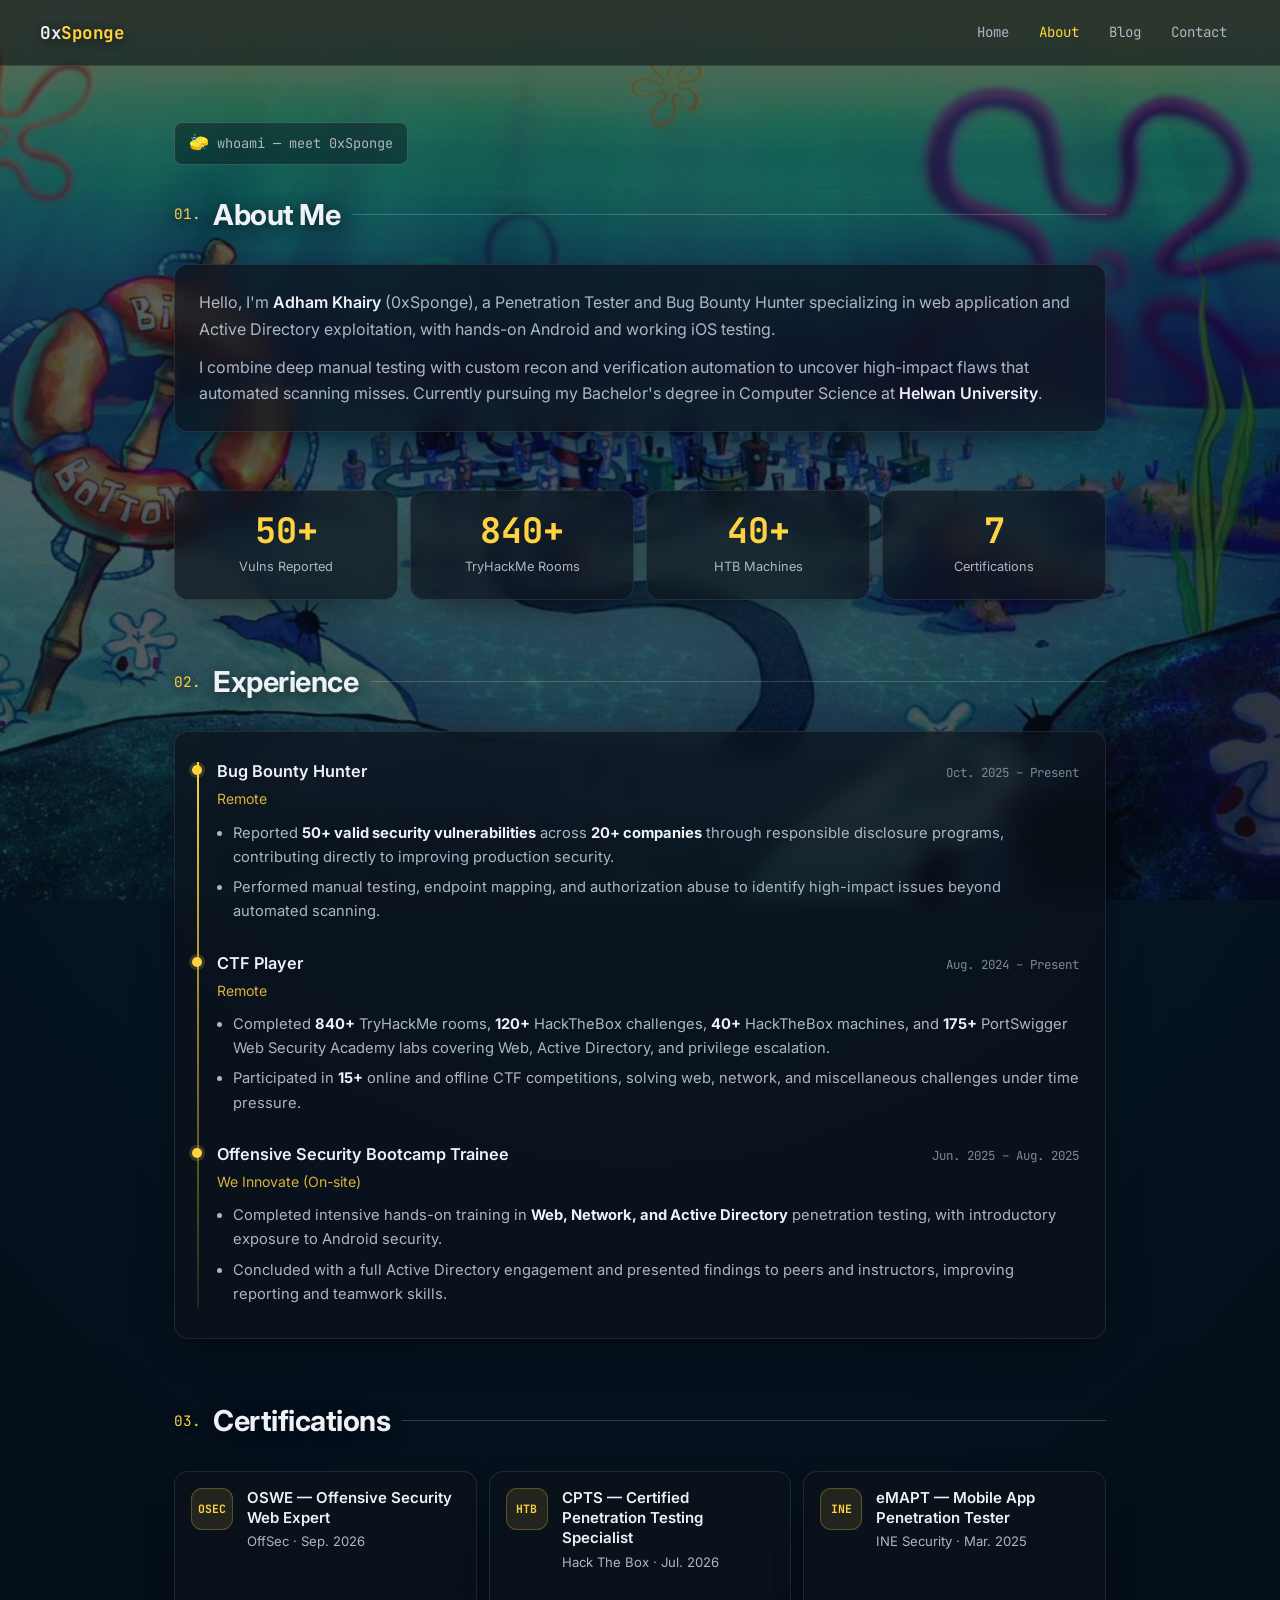
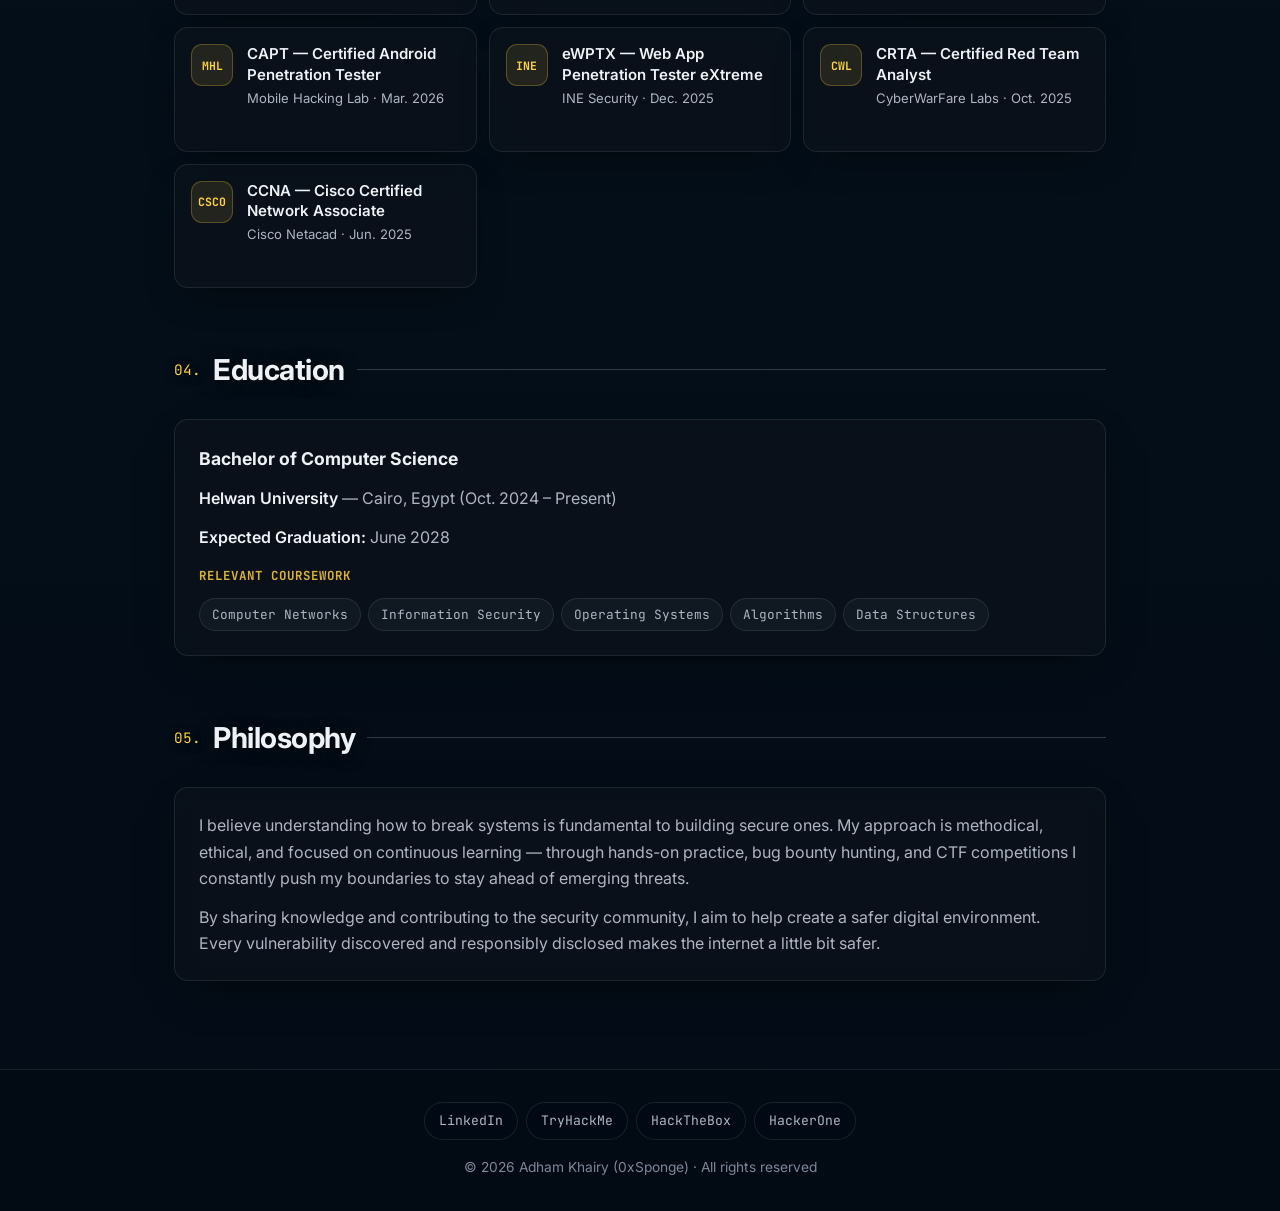
==== commit 25d19aa5: "feat: add OSWE certification OSWE (OffSec Web Expert, Sep. 2026) added to the cert grid; certificati" ====
--- a/about.html
+++ b/about.html
@@ -44,7 +44,7 @@
                 <div class="stat"><div class="num" data-count="50" data-suffix="+">0</div><div class="lbl">Vulns Reported</div></div>
                 <div class="stat"><div class="num" data-count="840" data-suffix="+">0</div><div class="lbl">TryHackMe Rooms</div></div>
                 <div class="stat"><div class="num" data-count="40" data-suffix="+">0</div><div class="lbl">HTB Machines</div></div>
-                <div class="stat"><div class="num" data-count="6" data-suffix="">0</div><div class="lbl">Certifications</div></div>
+                <div class="stat"><div class="num" data-count="7" data-suffix="">0</div><div class="lbl">Certifications</div></div>
             </div>
         </section>
 
@@ -98,6 +98,7 @@
         <section class="section reveal">
             <div class="section-head"><span class="idx">03.</span><h2>Certifications</h2></div>
             <div class="cert-grid">
+                <a class="cert" href="https://credentials.offsec.com/3c76ac7f-7184-4783-8e33-1a163797fd9b#acc.L3bFrm2Q" target="_blank" rel="noopener"><div class="ic">OSEC</div><div><div class="t">OSWE — Offensive Security Web Expert</div><div class="m">OffSec · Sep. 2026</div><div class="v">Verify ↗</div></div></a>
                 <a class="cert" href="https://www.credly.com/badges/818cff47-5a08-4c5f-b8f8-60055a5fbb63/public_url" target="_blank" rel="noopener"><div class="ic">HTB</div><div><div class="t">CPTS — Certified Penetration Testing Specialist</div><div class="m">Hack The Box · Jul. 2026</div><div class="v">Verify ↗</div></div></a>
                 <a class="cert" href="https://www.credential.net/57c2de52-0dad-4324-aeab-451e9eae8228" target="_blank" rel="noopener"><div class="ic">INE</div><div><div class="t">eMAPT — Mobile App Penetration Tester</div><div class="m">INE Security · Mar. 2025</div><div class="v">Verify ↗</div></div></a>
                 <a class="cert" href="https://credsverse.com/credentials/36116ce9-d815-4f2f-a90c-cfe0577c1036" target="_blank" rel="noopener"><div class="ic">MHL</div><div><div class="t">CAPT — Certified Android Penetration Tester</div><div class="m">Mobile Hacking Lab · Mar. 2026</div><div class="v">Verify ↗</div></div></a>
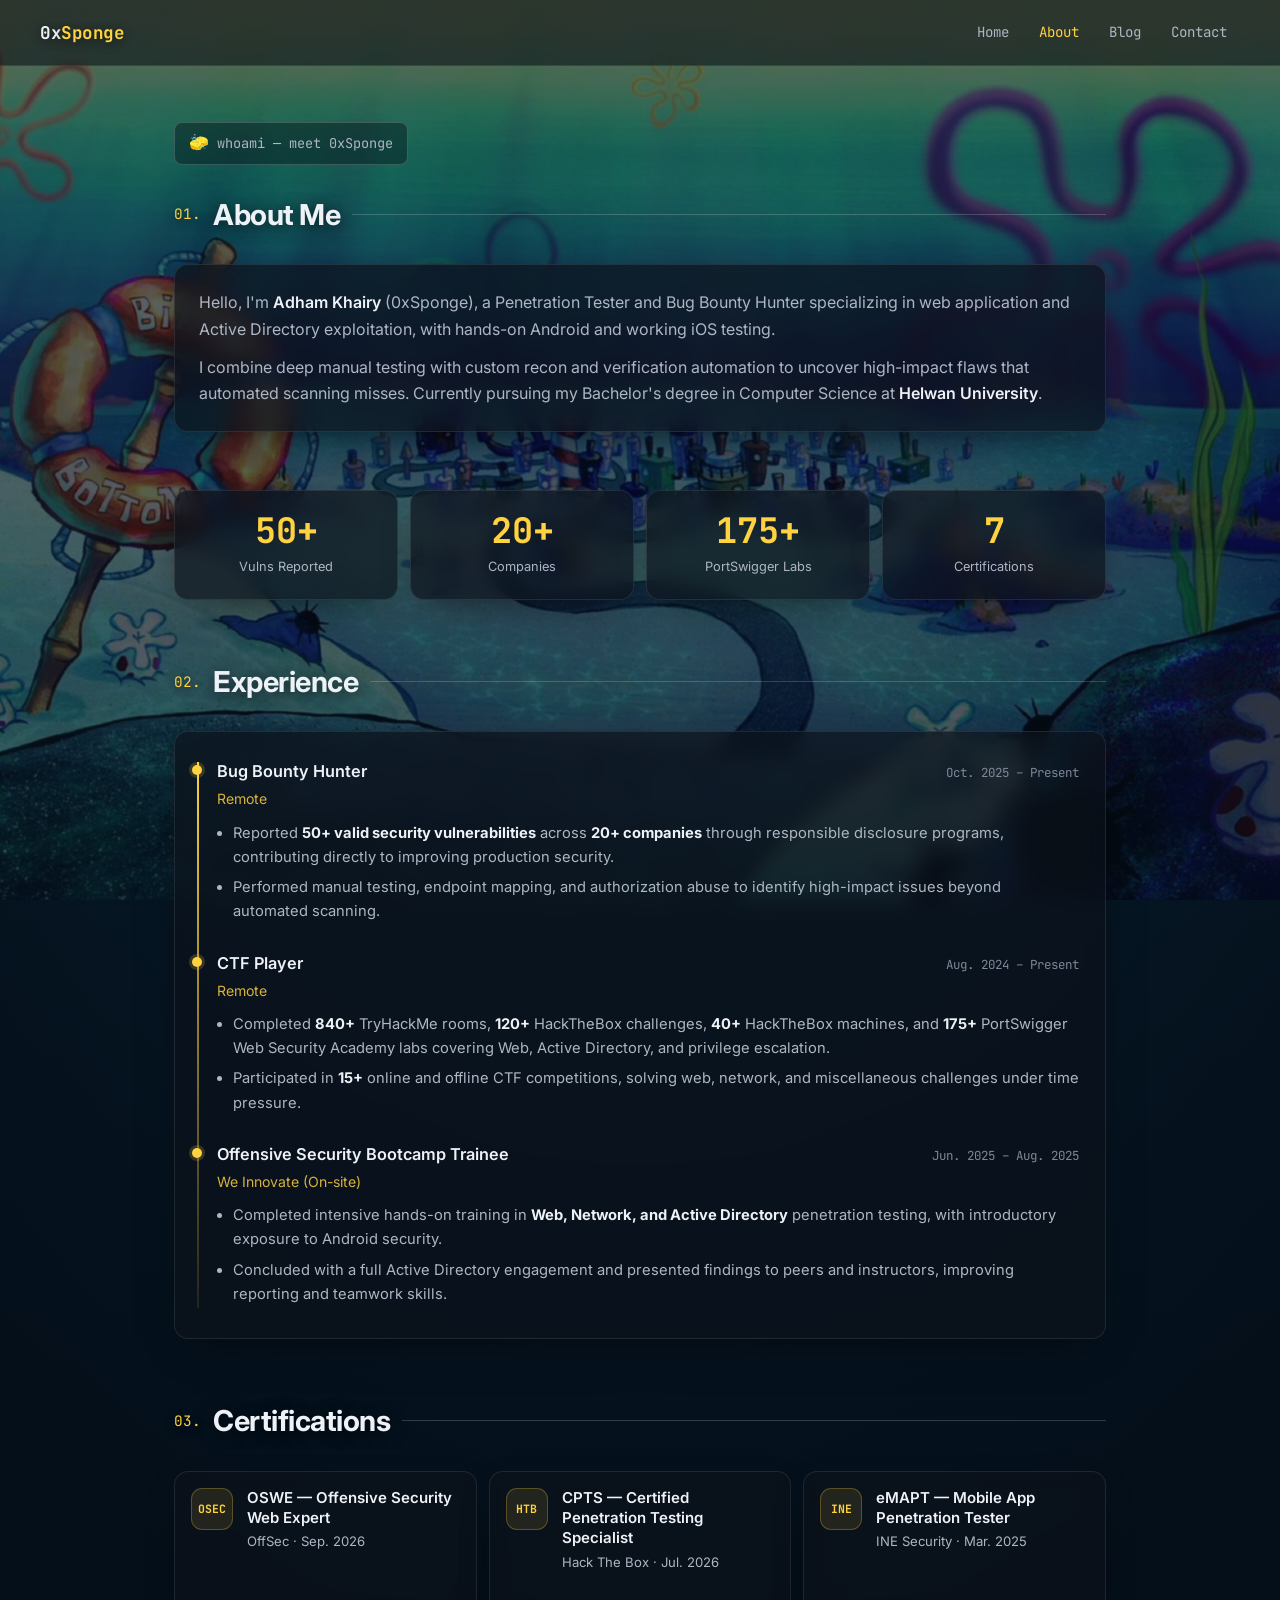
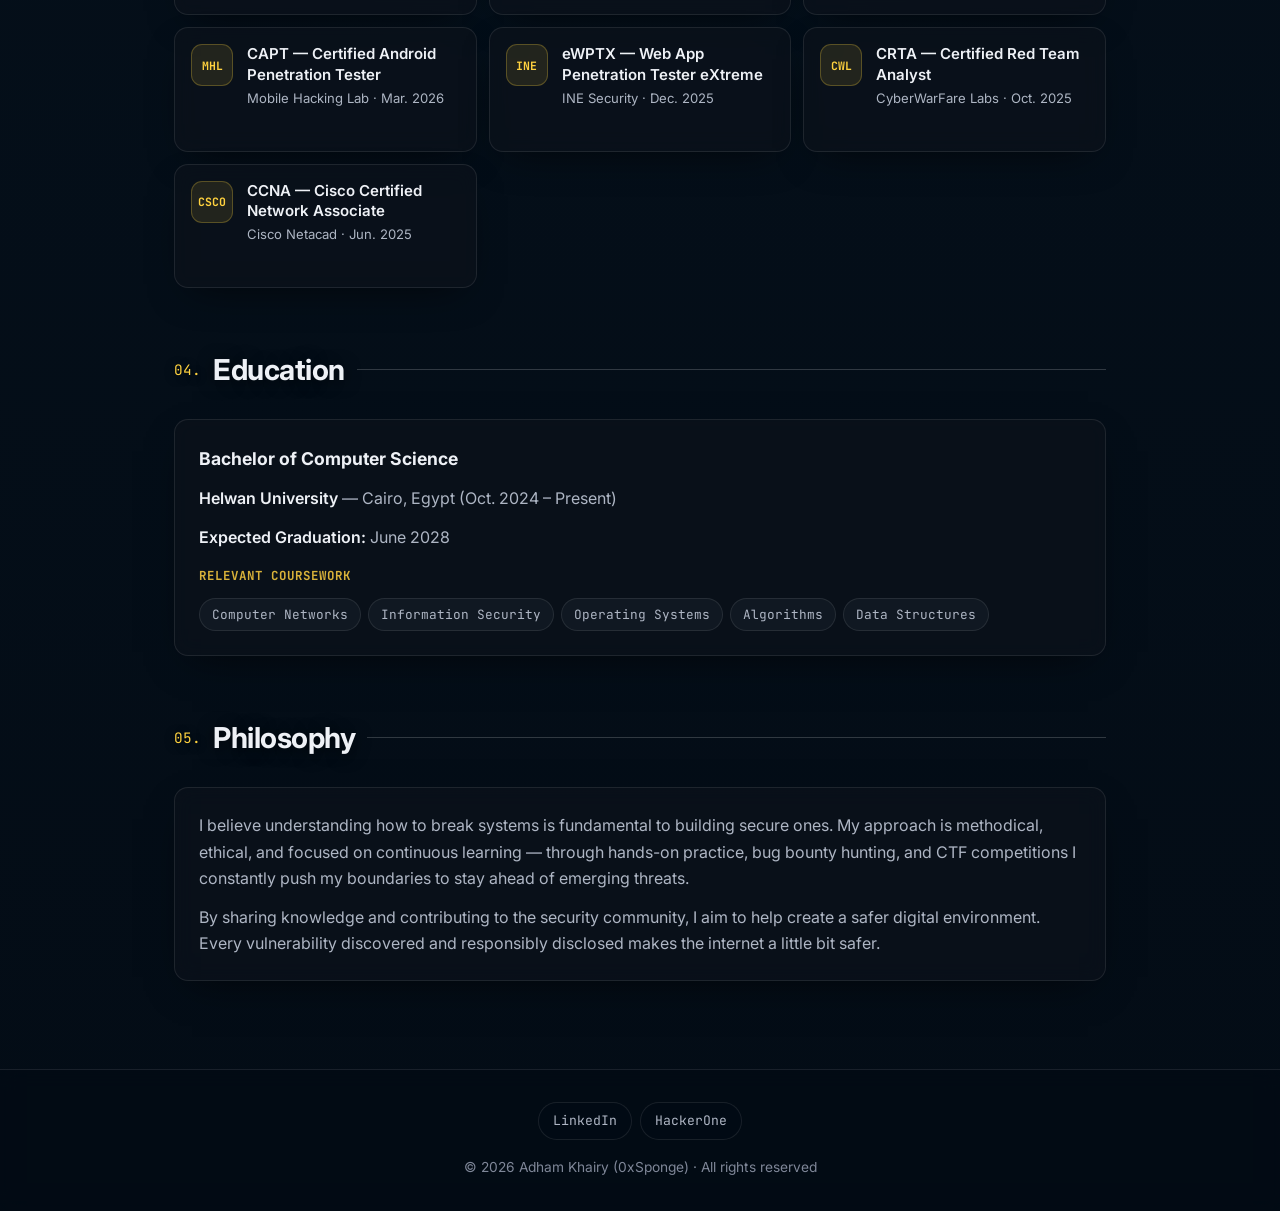
==== commit 671727ea: "feat: self-host writeups, swap THM/HTB badges for HackerOne Blog was fetching the Medium RSS in the " ====
--- a/about.html
+++ b/about.html
@@ -42,8 +42,8 @@
         <section class="section reveal">
             <div class="stats">
                 <div class="stat"><div class="num" data-count="50" data-suffix="+">0</div><div class="lbl">Vulns Reported</div></div>
-                <div class="stat"><div class="num" data-count="840" data-suffix="+">0</div><div class="lbl">TryHackMe Rooms</div></div>
-                <div class="stat"><div class="num" data-count="40" data-suffix="+">0</div><div class="lbl">HTB Machines</div></div>
+                <div class="stat"><div class="num" data-count="20" data-suffix="+">0</div><div class="lbl">Companies</div></div>
+                <div class="stat"><div class="num" data-count="175" data-suffix="+">0</div><div class="lbl">PortSwigger Labs</div></div>
                 <div class="stat"><div class="num" data-count="7" data-suffix="">0</div><div class="lbl">Certifications</div></div>
             </div>
         </section>
@@ -139,8 +139,6 @@
     <footer class="site-footer">
         <div class="socials">
             <a href="https://www.linkedin.com/in/0xsponge/" target="_blank" rel="noopener" aria-label="LinkedIn profile">LinkedIn</a>
-            <a href="https://tryhackme.com/p/0xAdham" target="_blank" rel="noopener" aria-label="TryHackMe profile">TryHackMe</a>
-            <a href="https://app.hackthebox.com/users/2482072" target="_blank" rel="noopener" aria-label="Hack The Box profile">HackTheBox</a>
             <a href="https://hackerone.com/0xadham?type=user" target="_blank" rel="noopener" aria-label="HackerOne profile">HackerOne</a>
         </div>
         <p>© 2026 Adham Khairy (0xSponge) · All rights reserved</p>
--- a/style.css
+++ b/style.css
@@ -439,6 +439,115 @@
 .error-state a { color: var(--accent); }
 
 /* ============================================================
+   POST (mirrored writeup)
+   ============================================================ */
+.back-link { font-family: var(--mono); font-size: 0.8rem; color: var(--muted); text-decoration: none; display: inline-block; margin-bottom: 18px; }
+.back-link:hover { color: var(--accent); }
+
+.post {
+    background: var(--glass);
+    border: 1px solid var(--border);
+    border-radius: var(--radius);
+    padding: 30px;
+    backdrop-filter: blur(10px);
+    -webkit-backdrop-filter: blur(10px);
+    box-shadow: 0 14px 40px -18px rgba(0, 0, 0, 0.7);
+}
+.post-title { font-size: 1.85rem; line-height: 1.25; letter-spacing: -0.5px; }
+.post-meta {
+    display: flex; align-items: center; gap: 9px; flex-wrap: wrap;
+    font-family: var(--mono); font-size: 0.78rem; color: var(--faint);
+    margin-top: 12px; padding-bottom: 20px; border-bottom: 1px solid var(--border);
+}
+
+.post-body { margin-top: 24px; }
+.post-body > :first-child { margin-top: 0; }
+.post-body p { margin: 0 0 17px; color: #dfe4ec; }
+.post-body h2, .post-body h3, .post-body h4 { margin: 32px 0 12px; line-height: 1.3; }
+.post-body h2 { font-size: 1.34rem; }
+.post-body h3 { font-size: 1.16rem; }
+.post-body h4 { font-size: 1.02rem; color: var(--muted); }
+.post-body a { color: var(--accent); text-decoration: underline; text-decoration-color: rgba(255, 210, 63, 0.4); }
+.post-body strong { color: var(--text); }
+.post-body ul, .post-body ol { margin: 0 0 17px; padding-left: 24px; color: #dfe4ec; }
+.post-body li { margin-bottom: 7px; }
+.post-body hr { border: none; border-top: 1px solid var(--border); margin: 30px 0; }
+
+.post-body pre {
+    font-family: var(--mono);
+    font-size: 0.82rem;
+    line-height: 1.6;
+    background: rgba(2, 8, 15, 0.72);
+    border: 1px solid var(--border);
+    border-radius: 10px;
+    padding: 14px 16px;
+    margin: 0 0 17px;
+    overflow-x: auto;
+    white-space: pre-wrap;
+    word-break: break-word;
+    color: #e6ebf3;
+}
+.post-body code { font-family: var(--mono); font-size: 0.86em; }
+.post-body p > code {
+    background: rgba(2, 8, 15, 0.6);
+    border: 1px solid var(--border);
+    border-radius: 5px;
+    padding: 1px 5px;
+}
+.post-body blockquote {
+    margin: 0 0 17px;
+    padding: 2px 0 2px 16px;
+    border-left: 3px solid var(--accent-dim);
+    color: var(--muted);
+}
+.post-body blockquote p:last-child { margin-bottom: 0; }
+
+.post-body figure { margin: 0 0 20px; }
+.post-body img { max-width: 100%; height: auto; display: block; border-radius: 10px; border: 1px solid var(--border); }
+.post-body figcaption { font-size: 0.78rem; color: var(--faint); text-align: center; margin-top: 8px; }
+
+.post-body table { width: 100%; border-collapse: collapse; margin: 0 0 17px; font-size: 0.88rem; }
+.post-body th, .post-body td { border: 1px solid var(--border); padding: 8px 11px; text-align: left; }
+.post-body th { background: var(--glass-2); }
+
+.post-origin {
+    margin-top: 30px; padding-top: 18px; border-top: 1px solid var(--border);
+    font-family: var(--mono); font-size: 0.78rem; color: var(--faint);
+}
+.post-origin a { color: var(--accent); text-decoration: none; }
+
+/* ============================================================
+   HACKERONE BADGE
+   HackerOne ships no embed of its own; the figures come from
+   data/hackerone.json, refreshed daily by CI.
+   ============================================================ */
+.h1-badge {
+    display: flex;
+    align-items: center;
+    gap: 16px;
+    width: 440px;
+    max-width: 100%;
+    padding: 13px 18px;
+    text-align: left;
+    text-decoration: none;
+    background: var(--glass);
+    border: 1px solid var(--border);
+    border-radius: 10px;
+    backdrop-filter: blur(10px);
+    -webkit-backdrop-filter: blur(10px);
+    transition: border-color 0.15s ease, transform 0.15s ease;
+}
+.h1-badge:hover { border-color: var(--border-2); transform: translateY(-2px); }
+.h1-badge img { width: 42px; height: 42px; border-radius: 50%; flex-shrink: 0; border: 1px solid var(--border); }
+.h1-badge .who { flex-grow: 1; min-width: 0; white-space: nowrap; }
+.h1-badge .handle { font-family: var(--mono); font-size: 0.86rem; color: var(--accent); }
+.h1-badge .plat { font-size: 0.7rem; color: var(--faint); text-transform: uppercase; letter-spacing: 1px; }
+.h1-badge .figs { display: flex; gap: 15px; flex-shrink: 0; }
+.h1-badge .fig { text-align: center; }
+.h1-badge .fig b { display: block; font-family: var(--mono); font-size: 0.92rem; color: var(--text); font-weight: 700; }
+.h1-badge .fig span { font-size: 0.62rem; color: var(--faint); text-transform: uppercase; letter-spacing: 0.5px; }
+
+/* ============================================================
    CONTACT
    ============================================================ */
 .contact-grid { display: grid; grid-template-columns: repeat(auto-fit, minmax(230px, 1fr)); gap: 12px; }
@@ -508,11 +617,12 @@
    RESPONSIVE
    ============================================================ */
 @media (max-width: 720px) {
-    /* fixed attachment janks on iOS/Android; let it scroll instead */
-    body { background-attachment: scroll, scroll, scroll; }
-
     .stats { grid-template-columns: repeat(2, 1fr); }
     .site-header { padding: 12px 16px; }
     .tl-top { flex-direction: column; }
+    .post { padding: 20px 17px; }
+    .post-title { font-size: 1.45rem; }
+    .h1-badge { flex-wrap: wrap; justify-content: center; text-align: center; }
+    .h1-badge .who { flex-basis: 100%; text-align: center; }
     body { background-attachment: scroll; }
 }
